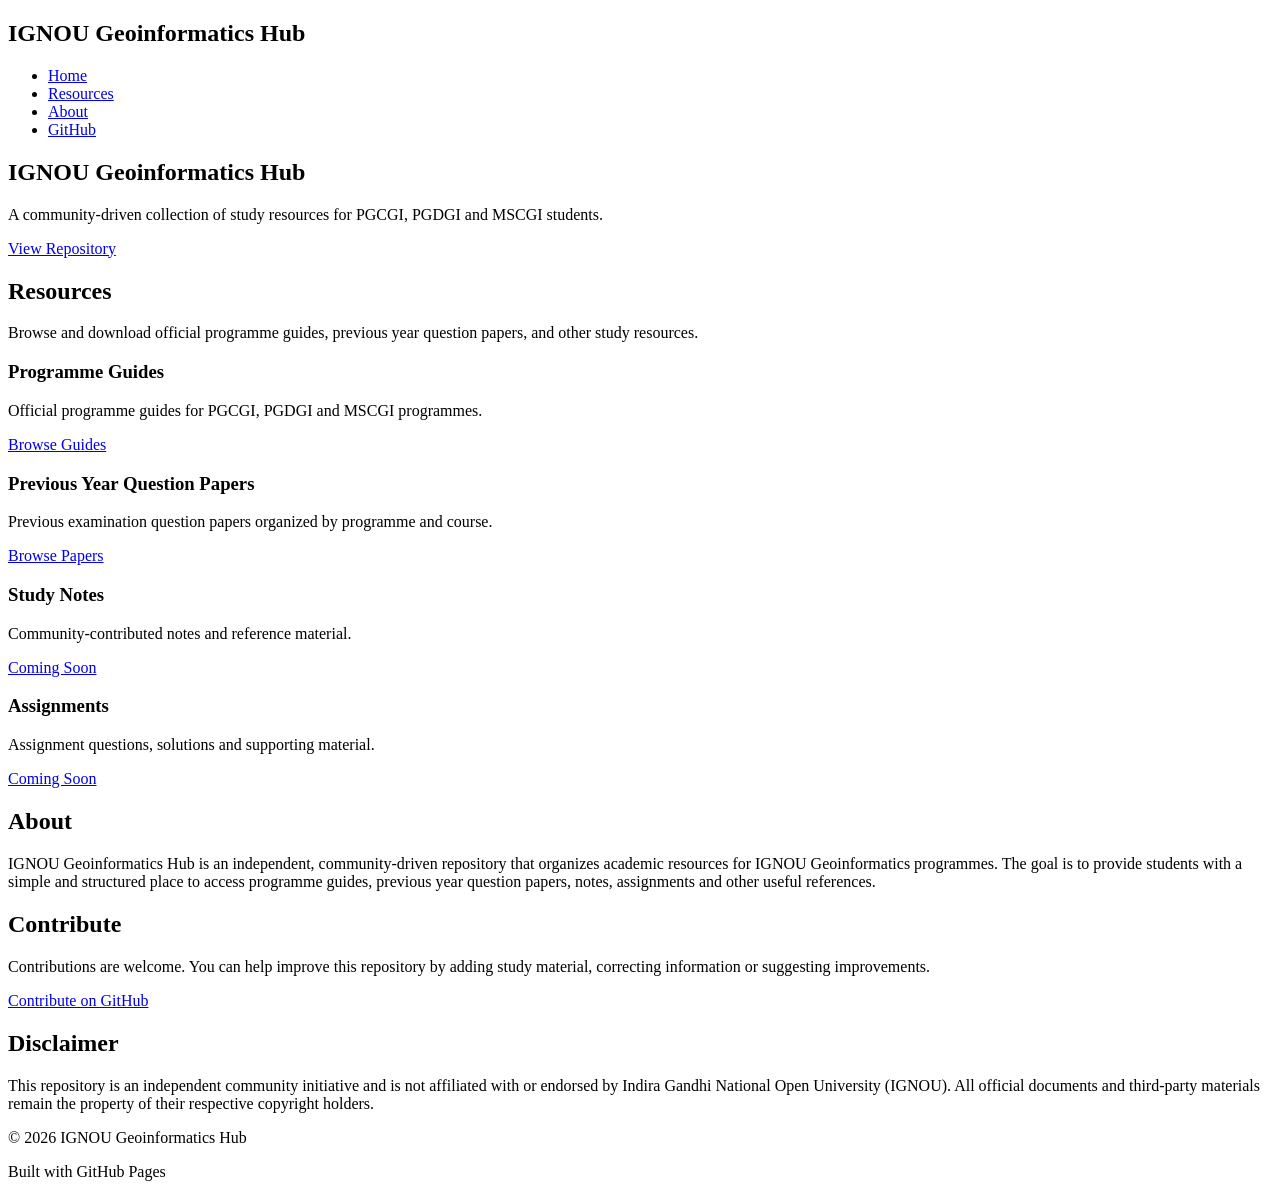
==== index.html @ 1c873321 "Add files via upload" ====
<!DOCTYPE html>
<html lang="en">
<head>
    <meta charset="UTF-8">
    <meta name="viewport" content="width=device-width, initial-scale=1.0">
    <title>IGNOU Geoinformatics Hub</title>

    <!-- Google Fonts -->
    <link rel="preconnect" href="https://fonts.googleapis.com">
    <link rel="preconnect" href="https://fonts.gstatic.com" crossorigin>
    <link href="https://fonts.googleapis.com/css2?family=Inter:wght@400;500;600&family=Poppins:wght@600;700&display=swap" rel="stylesheet">

    <!-- Styles -->
    <link rel="stylesheet" href="style.css">
</head>

<body>

    <!-- ================= NAVIGATION ================= -->

    <header>
        <nav class="navbar">
            <h2 class="logo">IGNOU Geoinformatics Hub</h2>

            <ul class="nav-links">
                <li><a href="#">Home</a></li>
                <li><a href="#resources">Resources</a></li>
                <li><a href="#about">About</a></li>
                <li>
                    <a href="https://github.com/adarshgis/ignou_gi"
                       target="_blank">
                        GitHub
                    </a>
                </li>
            </ul>
        </nav>
    </header>

    <!-- ================= HERO ================= -->

    <section class="hero">

        <h1>IGNOU Geoinformatics Hub</h1>

        <p>
            A community-driven collection of study resources for
            PGCGI, PGDGI and MSCGI students.
        </p>

        <a
            href="https://github.com/adarshgis/ignou_gi"
            target="_blank"
            class="button">

            View Repository

        </a>

    </section>

<!-- ================= RESOURCES ================= -->

<section id="resources" class="resources">

    <h2>Resources</h2>

    <p class="section-description">
        Browse and download official programme guides, previous year question papers,
        and other study resources.
    </p>

    <div class="card-container">

        <!-- Programme Guides -->

        <div class="card">

            <h3>Programme Guides</h3>

            <p>
                Official programme guides for PGCGI, PGDGI and
                MSCGI programmes.
            </p>

            <a
                href="programme-guides.html"
                class="button">

                Browse Guides

            </a>

        </div>

        <!-- Previous Year Papers -->

        <div class="card">

            <h3>Previous Year Question Papers</h3>

            <p>
                Previous examination question papers organized
                by programme and course.
            </p>

            <a
                href="pyq.html"
                class="button">

                Browse Papers

            </a>

        </div>

        <!-- Study Notes -->

        <div class="card">

            <h3>Study Notes</h3>

            <p>
                Community-contributed notes and reference
                material.
            </p>

            <a href="#" class="button disabled">

                Coming Soon

            </a>

        </div>

        <!-- Assignments -->

        <div class="card">

            <h3>Assignments</h3>

            <p>
                Assignment questions, solutions and
                supporting material.
            </p>

            <a href="#" class="button disabled">

                Coming Soon

            </a>

        </div>

    </div>

</section>

    <!-- ================= ABOUT ================= -->

    <section id="about" class="about">

        <h2>About</h2>

        <p>
            IGNOU Geoinformatics Hub is an independent,
            community-driven repository that organizes
            academic resources for IGNOU Geoinformatics
            programmes. The goal is to provide students
            with a simple and structured place to access
            programme guides, previous year question papers,
            notes, assignments and other useful references.
        </p>

    </section>

    <!-- ================= CONTRIBUTE ================= -->

    <section class="contribute">

        <h2>Contribute</h2>

        <p>
            Contributions are welcome. You can help improve
            this repository by adding study material,
            correcting information or suggesting improvements.
        </p>

        <a
            href="https://github.com/adarshgis/ignou_gi"
            target="_blank"
            class="button">

            Contribute on GitHub

        </a>

    </section>

    <!-- ================= DISCLAIMER ================= -->

    <section class="disclaimer">

        <h2>Disclaimer</h2>

        <p>
            This repository is an independent community
            initiative and is not affiliated with or
            endorsed by Indira Gandhi National Open
            University (IGNOU). All official documents
            and third-party materials remain the property
            of their respective copyright holders.
        </p>

    </section>

    <!-- ================= FOOTER ================= -->

    <footer>

        <p>
            © 2026 IGNOU Geoinformatics Hub
        </p>

        <p>
            Built with GitHub Pages
        </p>

    </footer>

</body>
</html>
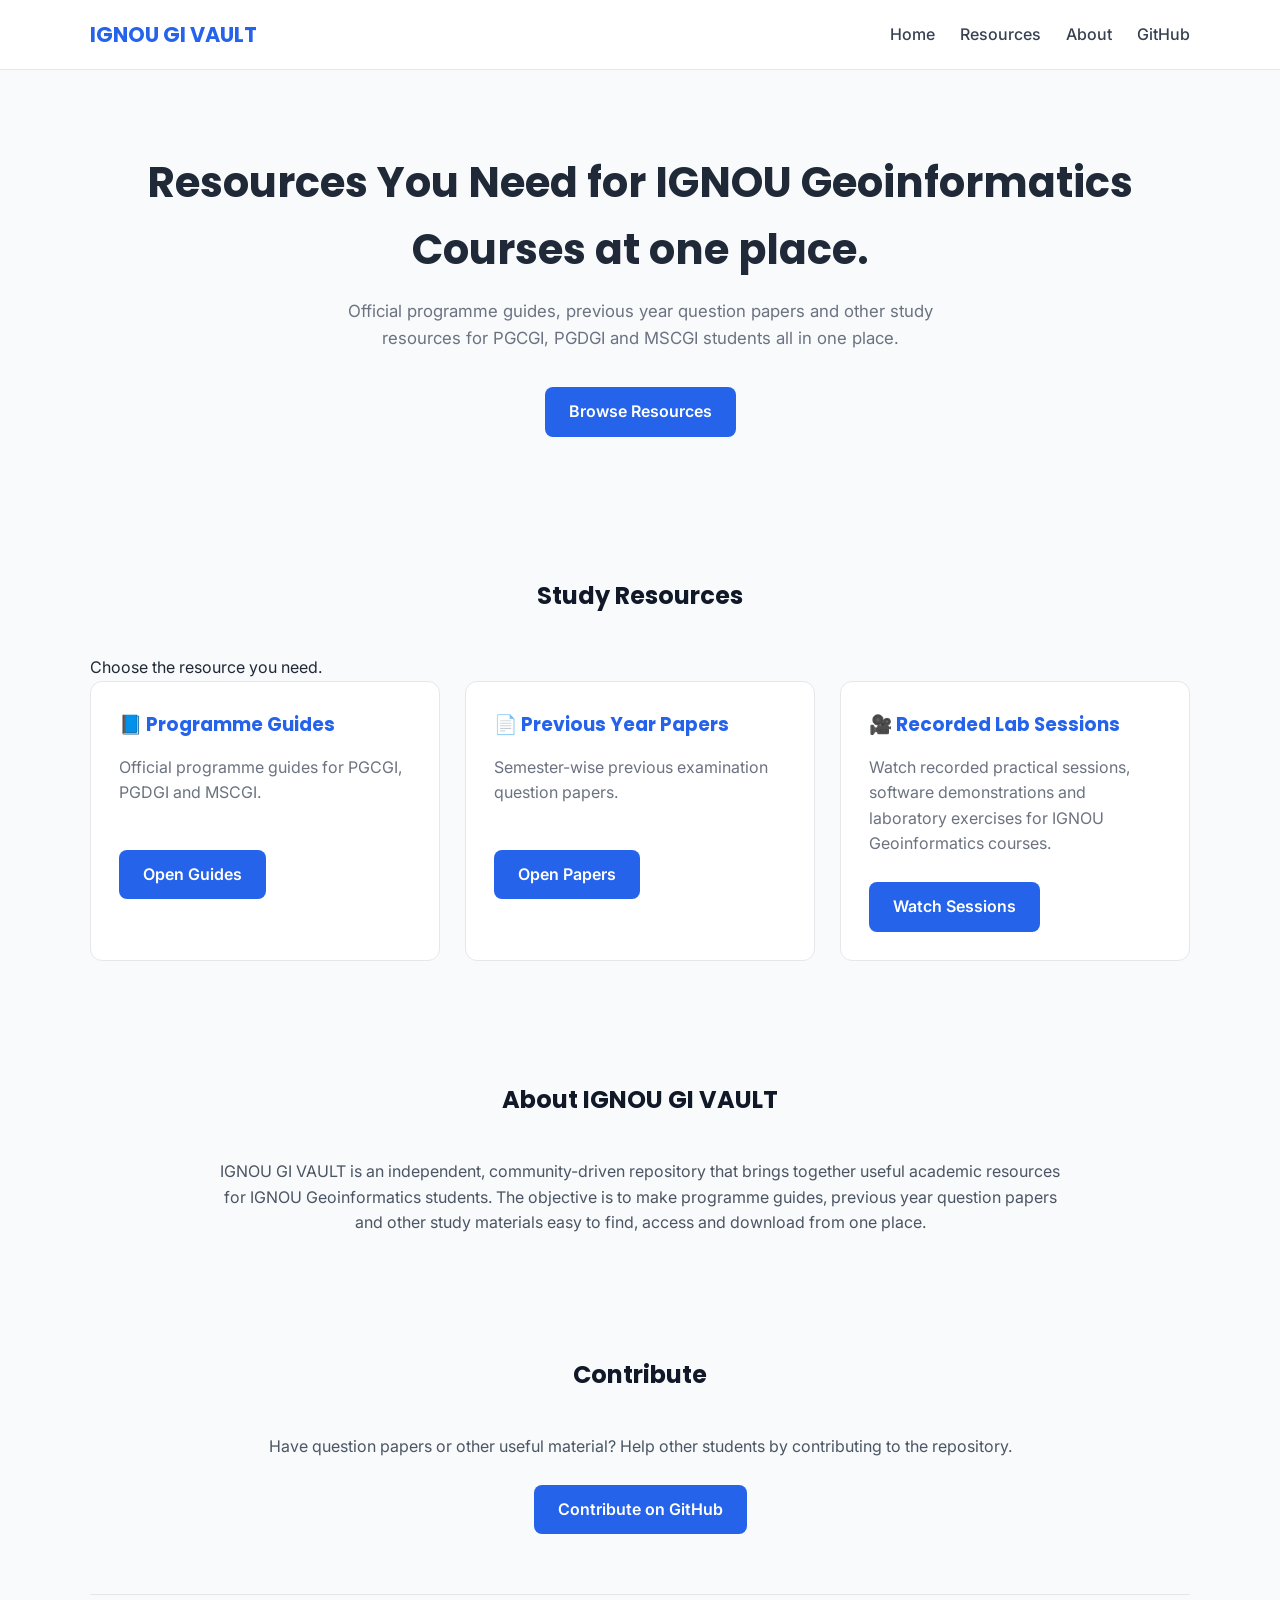
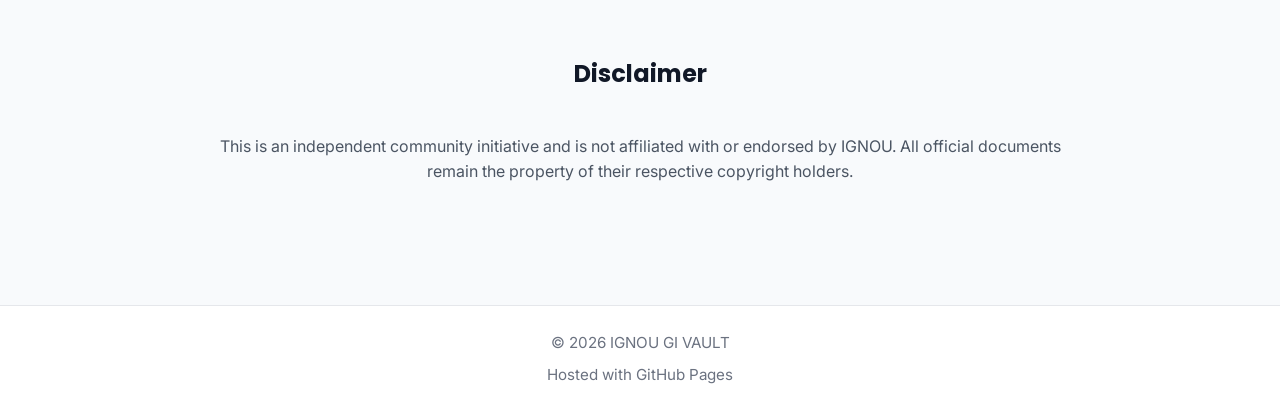
==== commit bafd57fb: "Revise index.html for IGNOU GI VAULT launch Updated the website title and content to reflect the new" ====
--- a/index.html
+++ b/index.html
@@ -1,231 +1,48 @@
 <!DOCTYPE html>
 <html lang="en">
+
 <head>
-    <meta charset="UTF-8">
-    <meta name="viewport" content="width=device-width, initial-scale=1.0">
-    <title>IGNOU Geoinformatics Hub</title>
+<meta charset="UTF-8"><meta name="viewport" content="width=device-width, initial-scale=1.0">
+<title>IGNOU GI VAULT</title>
+<link rel="preconnect" href="https://fonts.googleapis.com"><link rel="preconnect" href="https://fonts.gstatic.com" crossorigin>
+<link href="https://fonts.googleapis.com/css2?family=Inter:wght@400;500;600&family=Poppins:wght@600;700&display=swap" rel="stylesheet">
+<link rel="stylesheet" href="style.css">
 
-    <!-- Google Fonts -->
-    <link rel="preconnect" href="https://fonts.googleapis.com">
-    <link rel="preconnect" href="https://fonts.gstatic.com" crossorigin>
-    <link href="https://fonts.googleapis.com/css2?family=Inter:wght@400;500;600&family=Poppins:wght@600;700&display=swap" rel="stylesheet">
-
-    <!-- Styles -->
-    <link rel="stylesheet" href="style.css">
 </head>
 
 <body>
-
-    <!-- ================= NAVIGATION ================= -->
-
-    <header>
-        <nav class="navbar">
-            <h2 class="logo">IGNOU Geoinformatics Hub</h2>
-
-            <ul class="nav-links">
-                <li><a href="#">Home</a></li>
-                <li><a href="#resources">Resources</a></li>
-                <li><a href="#about">About</a></li>
-                <li>
-                    <a href="https://github.com/adarshgis/ignou_gi"
-                       target="_blank">
-                        GitHub
-                    </a>
-                </li>
-            </ul>
-        </nav>
-    </header>
-
-    <!-- ================= HERO ================= -->
-
-    <section class="hero">
-
-        <h1>IGNOU Geoinformatics Hub</h1>
-
-        <p>
-            A community-driven collection of study resources for
-            PGCGI, PGDGI and MSCGI students.
-        </p>
-
-        <a
-            href="https://github.com/adarshgis/ignou_gi"
-            target="_blank"
-            class="button">
-
-            View Repository
-
-        </a>
-
-    </section>
-
-<!-- ================= RESOURCES ================= -->
+<header>
+<nav class="navbar">
+<h2 class="logo">IGNOU GI VAULT</h2>
+<ul class="nav-links"><li>
+<a href="#">Home</a></li><li>
+<a href="#resources">Resources</a></li>
+<li><a href="#about">About</a></li><li><a href="https://github.com/adarshgis/ignou_gi" target="_blank">GitHub</a></li></ul></nav></header>
+<section class="hero"><h1>Resources You Need for IGNOU Geoinformatics Courses at one place.</h1>
+<p>Official programme guides, previous year question papers and other study resources for PGCGI, PGDGI and MSCGI students all in one place.</p>
+<a href="#resources" class="button">Browse Resources</a></section>
 
 <section id="resources" class="resources">
+<h2>Study Resources</h2><p class="section-description">Choose the resource you need.</p><div class="card-container">
+<div class="card"><h3>📘 Programme Guides</h3><p>Official programme guides for PGCGI, PGDGI and MSCGI.</p><a href="programme-guides.html" class="button">Open Guides</a></div>
+<div class="card"><h3>📄 Previous Year Papers</h3><p>Semester-wise previous examination question papers.</p><a href="pyq.html" class="button">Open Papers</a></div>
+<div class="card">
 
-    <h2>Resources</h2>
+    <h3>🎥 Recorded Lab Sessions</h3>
 
-    <p class="section-description">
-        Browse and download official programme guides, previous year question papers,
-        and other study resources.
+    <p>
+        Watch recorded practical sessions, software demonstrations and laboratory exercises for IGNOU Geoinformatics courses.
     </p>
 
-    <div class="card-container">
+    <a href="recorded-lab-sessions.html" class="button">
 
-        <!-- Programme Guides -->
+        Watch Sessions
 
-        <div class="card">
+    </a>
 
-            <h3>Programme Guides</h3>
-
-            <p>
-                Official programme guides for PGCGI, PGDGI and
-                MSCGI programmes.
-            </p>
-
-            <a
-                href="programme-guides.html"
-                class="button">
-
-                Browse Guides
-
-            </a>
-
-        </div>
-
-        <!-- Previous Year Papers -->
-
-        <div class="card">
-
-            <h3>Previous Year Question Papers</h3>
-
-            <p>
-                Previous examination question papers organized
-                by programme and course.
-            </p>
-
-            <a
-                href="pyq.html"
-                class="button">
-
-                Browse Papers
-
-            </a>
-
-        </div>
-
-        <!-- Study Notes -->
-
-        <div class="card">
-
-            <h3>Study Notes</h3>
-
-            <p>
-                Community-contributed notes and reference
-                material.
-            </p>
-
-            <a href="#" class="button disabled">
-
-                Coming Soon
-
-            </a>
-
-        </div>
-
-        <!-- Assignments -->
-
-        <div class="card">
-
-            <h3>Assignments</h3>
-
-            <p>
-                Assignment questions, solutions and
-                supporting material.
-            </p>
-
-            <a href="#" class="button disabled">
-
-                Coming Soon
-
-            </a>
-
-        </div>
-
-    </div>
-
-</section>
-
-    <!-- ================= ABOUT ================= -->
-
-    <section id="about" class="about">
-
-        <h2>About</h2>
-
-        <p>
-            IGNOU Geoinformatics Hub is an independent,
-            community-driven repository that organizes
-            academic resources for IGNOU Geoinformatics
-            programmes. The goal is to provide students
-            with a simple and structured place to access
-            programme guides, previous year question papers,
-            notes, assignments and other useful references.
-        </p>
-
-    </section>
-
-    <!-- ================= CONTRIBUTE ================= -->
-
-    <section class="contribute">
-
-        <h2>Contribute</h2>
-
-        <p>
-            Contributions are welcome. You can help improve
-            this repository by adding study material,
-            correcting information or suggesting improvements.
-        </p>
-
-        <a
-            href="https://github.com/adarshgis/ignou_gi"
-            target="_blank"
-            class="button">
-
-            Contribute on GitHub
-
-        </a>
-
-    </section>
-
-    <!-- ================= DISCLAIMER ================= -->
-
-    <section class="disclaimer">
-
-        <h2>Disclaimer</h2>
-
-        <p>
-            This repository is an independent community
-            initiative and is not affiliated with or
-            endorsed by Indira Gandhi National Open
-            University (IGNOU). All official documents
-            and third-party materials remain the property
-            of their respective copyright holders.
-        </p>
-
-    </section>
-
-    <!-- ================= FOOTER ================= -->
-
-    <footer>
-
-        <p>
-            © 2026 IGNOU Geoinformatics Hub
-        </p>
-
-        <p>
-            Built with GitHub Pages
-        </p>
-
-    </footer>
-
-</body>
-</html>+</div>
+</div></section>
+<section id="about" class="about"><h2>About IGNOU GI VAULT</h2><p>IGNOU GI VAULT is an independent, community-driven repository that brings together useful academic resources for IGNOU Geoinformatics students. The objective is to make programme guides, previous year question papers and other study materials easy to find, access and download from one place.</p></section>
+<section class="contribute"><h2>Contribute</h2><p>Have question papers or other useful material? Help other students by contributing to the repository.</p><a href="https://github.com/adarshgis/ignou_gi" target="_blank" class="button">Contribute on GitHub</a></section>
+<section class="disclaimer"><h2>Disclaimer</h2><p>This is an independent community initiative and is not affiliated with or endorsed by IGNOU. All official documents remain the property of their respective copyright holders.</p></section>
+<footer><p>© 2026 IGNOU GI VAULT</p><p>Hosted with GitHub Pages</p></footer></body></html>
--- a/style.css
+++ b/style.css
@@ -0,0 +1,252 @@
+/* ===================================
+   IGNOU Geoinformatics Hub
+   style.css
+=================================== */
+
+/* Google Fonts are imported in index.html */
+
+* {
+    margin: 0;
+    padding: 0;
+    box-sizing: border-box;
+}
+
+html {
+    scroll-behavior: smooth;
+}
+
+body {
+    font-family: "Inter", sans-serif;
+    background: #f8fafc;
+    color: #1f2937;
+    line-height: 1.6;
+}
+
+/* ==========================
+   Navigation
+========================== */
+
+header {
+    background: #ffffff;
+    border-bottom: 1px solid #e5e7eb;
+    position: sticky;
+    top: 0;
+    z-index: 100;
+}
+
+.navbar {
+    width: 90%;
+    max-width: 1100px;
+    margin: auto;
+    padding: 18px 0;
+
+    display: flex;
+    justify-content: space-between;
+    align-items: center;
+}
+
+.logo {
+    font-family: "Poppins", sans-serif;
+    font-size: 1.3rem;
+    color: #2563eb;
+}
+
+.nav-links {
+    display: flex;
+    list-style: none;
+    gap: 25px;
+}
+
+.nav-links a {
+    text-decoration: none;
+    color: #374151;
+    font-weight: 500;
+    transition: .25s;
+}
+
+.nav-links a:hover {
+    color: #2563eb;
+}
+
+/* ==========================
+   Hero
+========================== */
+
+.hero {
+    text-align: center;
+    padding: 80px 20px;
+}
+
+.hero h1 {
+    font-family: "Poppins", sans-serif;
+    font-size: 2.6rem;
+    margin-bottom: 15px;
+}
+
+.hero p {
+    max-width: 650px;
+    margin: auto;
+    color: #6b7280;
+    margin-bottom: 35px;
+    font-size: 1.05rem;
+}
+
+/* ==========================
+   Buttons
+========================== */
+
+.button {
+    display: inline-block;
+    background: #2563eb;
+    color: white;
+    text-decoration: none;
+    padding: 12px 24px;
+    border-radius: 8px;
+    font-weight: 600;
+    transition: .3s;
+}
+
+.button:hover {
+    background: #1d4ed8;
+}
+
+.button.disabled {
+    background: #9ca3af;
+    cursor: default;
+    pointer-events: none;
+}
+
+/* ==========================
+   Sections
+========================== */
+
+section {
+    width: 90%;
+    max-width: 1100px;
+    margin: auto;
+    padding: 60px 0;
+}
+
+section h2 {
+    text-align: center;
+    font-family: "Poppins", sans-serif;
+    margin-bottom: 40px;
+    color: #111827;
+}
+
+/* ==========================
+   Cards
+========================== */
+
+.card-container {
+    display: grid;
+    grid-template-columns: repeat(auto-fit, minmax(260px, 1fr));
+    gap: 25px;
+}
+
+.card {
+    background: white;
+    border: 1px solid #e5e7eb;
+    border-radius: 12px;
+    padding: 28px;
+    transition: .25s;
+}
+
+.card:hover {
+    transform: translateY(-5px);
+    box-shadow: 0 10px 25px rgba(0,0,0,.08);
+}
+
+.card h3 {
+    margin-bottom: 15px;
+    color: #2563eb;
+    font-family: "Poppins", sans-serif;
+}
+
+.card p {
+    color: #6b7280;
+    margin-bottom: 25px;
+    min-height: 70px;
+}
+
+/* ==========================
+   About
+========================== */
+
+.about p,
+.contribute p,
+.disclaimer p {
+    max-width: 850px;
+    margin: auto;
+    text-align: center;
+    color: #4b5563;
+}
+
+/* ==========================
+   Contribute
+========================== */
+
+.contribute {
+    text-align: center;
+}
+
+.contribute .button {
+    margin-top: 25px;
+}
+
+/* ==========================
+   Disclaimer
+========================== */
+
+.disclaimer {
+    border-top: 1px solid #e5e7eb;
+}
+
+/* ==========================
+   Footer
+========================== */
+
+footer {
+    margin-top: 60px;
+    background: #ffffff;
+    border-top: 1px solid #e5e7eb;
+    text-align: center;
+    padding: 25px 20px;
+    color: #6b7280;
+    font-size: .95rem;
+}
+
+footer p:first-child {
+    margin-bottom: 8px;
+}
+
+/* ==========================
+   Mobile
+========================== */
+
+@media (max-width: 768px) {
+
+    .navbar {
+        flex-direction: column;
+        gap: 15px;
+    }
+
+    .nav-links {
+        flex-wrap: wrap;
+        justify-content: center;
+        gap: 15px;
+    }
+
+    .hero {
+        padding: 60px 20px;
+    }
+
+    .hero h1 {
+        font-size: 2rem;
+    }
+
+    .card {
+        padding: 22px;
+    }
+
+}
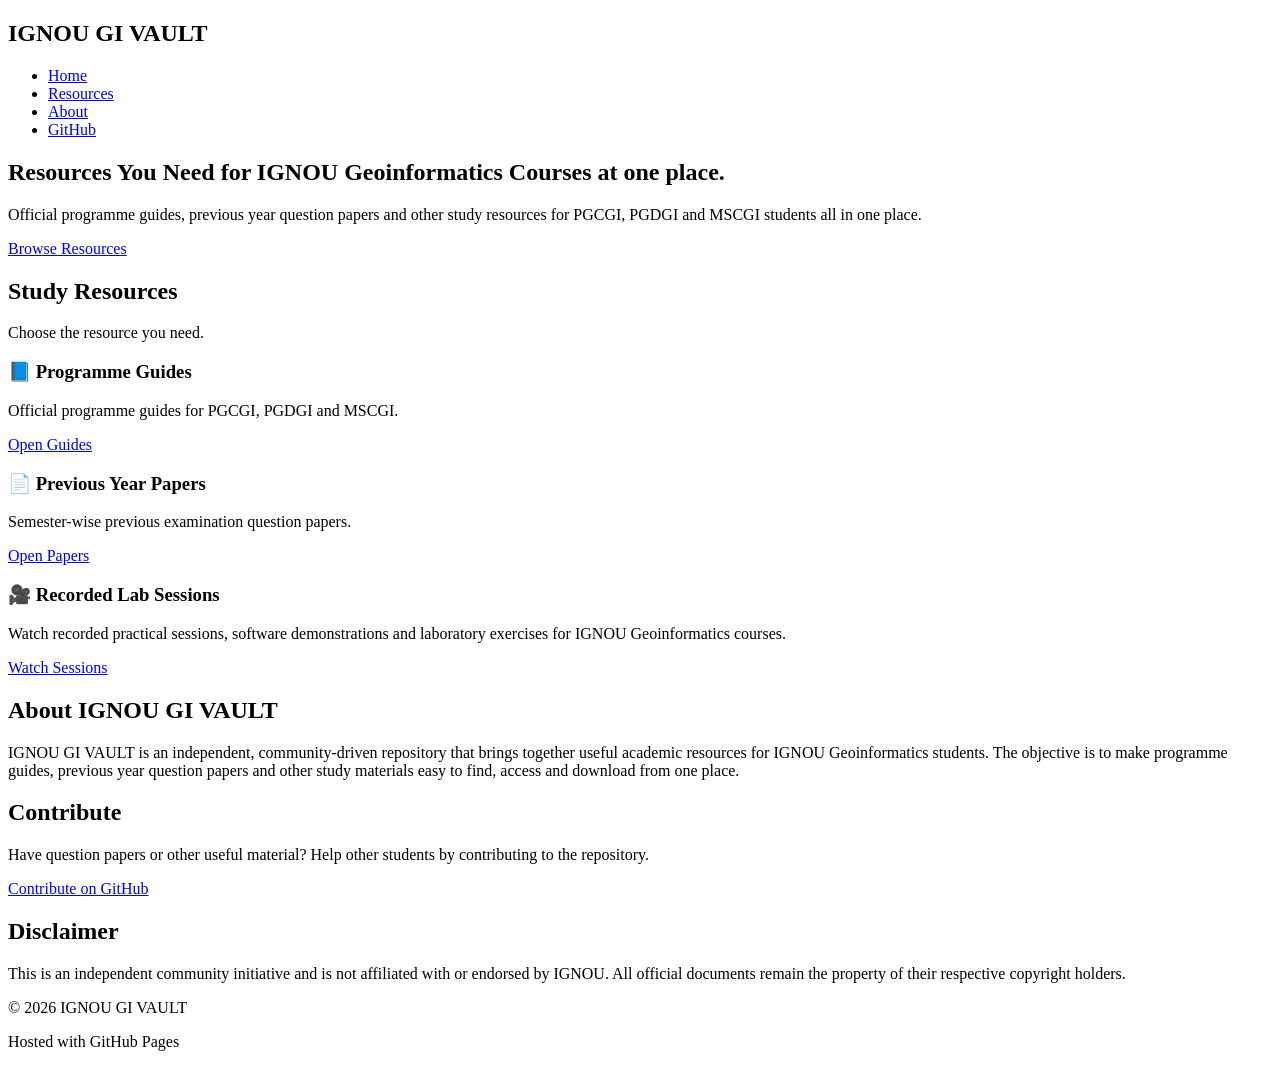
==== commit 92ab7fac: "Create index.html for IGNOU GI VAULT website This HTML file serves as the main structure for the IGN" ====
--- a/index.html
+++ b/index.html
@@ -1,48 +1,48 @@
-<!DOCTYPE html>
-<html lang="en">
-
-<head>
-<meta charset="UTF-8"><meta name="viewport" content="width=device-width, initial-scale=1.0">
-<title>IGNOU GI VAULT</title>
-<link rel="preconnect" href="https://fonts.googleapis.com"><link rel="preconnect" href="https://fonts.gstatic.com" crossorigin>
-<link href="https://fonts.googleapis.com/css2?family=Inter:wght@400;500;600&family=Poppins:wght@600;700&display=swap" rel="stylesheet">
-<link rel="stylesheet" href="style.css">
-
-</head>
-
-<body>
-<header>
-<nav class="navbar">
-<h2 class="logo">IGNOU GI VAULT</h2>
-<ul class="nav-links"><li>
-<a href="#">Home</a></li><li>
-<a href="#resources">Resources</a></li>
-<li><a href="#about">About</a></li><li><a href="https://github.com/adarshgis/ignou_gi" target="_blank">GitHub</a></li></ul></nav></header>
-<section class="hero"><h1>Resources You Need for IGNOU Geoinformatics Courses at one place.</h1>
-<p>Official programme guides, previous year question papers and other study resources for PGCGI, PGDGI and MSCGI students all in one place.</p>
-<a href="#resources" class="button">Browse Resources</a></section>
-
-<section id="resources" class="resources">
-<h2>Study Resources</h2><p class="section-description">Choose the resource you need.</p><div class="card-container">
-<div class="card"><h3>📘 Programme Guides</h3><p>Official programme guides for PGCGI, PGDGI and MSCGI.</p><a href="programme-guides.html" class="button">Open Guides</a></div>
-<div class="card"><h3>📄 Previous Year Papers</h3><p>Semester-wise previous examination question papers.</p><a href="pyq.html" class="button">Open Papers</a></div>
-<div class="card">
-
-    <h3>🎥 Recorded Lab Sessions</h3>
-
-    <p>
-        Watch recorded practical sessions, software demonstrations and laboratory exercises for IGNOU Geoinformatics courses.
-    </p>
-
-    <a href="recorded-lab-sessions.html" class="button">
-
-        Watch Sessions
-
-    </a>
-
-</div>
-</div></section>
-<section id="about" class="about"><h2>About IGNOU GI VAULT</h2><p>IGNOU GI VAULT is an independent, community-driven repository that brings together useful academic resources for IGNOU Geoinformatics students. The objective is to make programme guides, previous year question papers and other study materials easy to find, access and download from one place.</p></section>
-<section class="contribute"><h2>Contribute</h2><p>Have question papers or other useful material? Help other students by contributing to the repository.</p><a href="https://github.com/adarshgis/ignou_gi" target="_blank" class="button">Contribute on GitHub</a></section>
-<section class="disclaimer"><h2>Disclaimer</h2><p>This is an independent community initiative and is not affiliated with or endorsed by IGNOU. All official documents remain the property of their respective copyright holders.</p></section>
-<footer><p>© 2026 IGNOU GI VAULT</p><p>Hosted with GitHub Pages</p></footer></body></html>
+<!DOCTYPE html>
+<html lang="en">
+
+<head>
+<meta charset="UTF-8"><meta name="viewport" content="width=device-width, initial-scale=1.0">
+<title>IGNOU GI VAULT</title>
+<link rel="preconnect" href="https://fonts.googleapis.com"><link rel="preconnect" href="https://fonts.gstatic.com" crossorigin>
+<link href="https://fonts.googleapis.com/css2?family=Inter:wght@400;500;600&family=Poppins:wght@600;700&display=swap" rel="stylesheet">
+<link rel="stylesheet" href="style.css">
+
+</head>
+
+<body>
+<header>
+<nav class="navbar">
+<h2 class="logo">IGNOU GI VAULT</h2>
+<ul class="nav-links"><li>
+<a href="#">Home</a></li><li>
+<a href="#resources">Resources</a></li>
+<li><a href="#about">About</a></li><li><a href="https://github.com/adarshgis/ignou_gi" target="_blank">GitHub</a></li></ul></nav></header>
+<section class="hero"><h1>Resources You Need for IGNOU Geoinformatics Courses at one place.</h1>
+<p>Official programme guides, previous year question papers and other study resources for PGCGI, PGDGI and MSCGI students all in one place.</p>
+<a href="#resources" class="button">Browse Resources</a></section>
+
+<section id="resources" class="resources">
+<h2>Study Resources</h2><p class="section-description">Choose the resource you need.</p><div class="card-container">
+<div class="card"><h3>📘 Programme Guides</h3><p>Official programme guides for PGCGI, PGDGI and MSCGI.</p><a href="programme-guides.html" class="button">Open Guides</a></div>
+<div class="card"><h3>📄 Previous Year Papers</h3><p>Semester-wise previous examination question papers.</p><a href="pyq.html" class="button">Open Papers</a></div>
+<div class="card">
+
+    <h3>🎥 Recorded Lab Sessions</h3>
+
+    <p>
+        Watch recorded practical sessions, software demonstrations and laboratory exercises for IGNOU Geoinformatics courses.
+    </p>
+
+    <a href="recorded-lab-sessions.html" class="button">
+
+        Watch Sessions
+
+    </a>
+
+</div>
+</div></section>
+<section id="about" class="about"><h2>About IGNOU GI VAULT</h2><p>IGNOU GI VAULT is an independent, community-driven repository that brings together useful academic resources for IGNOU Geoinformatics students. The objective is to make programme guides, previous year question papers and other study materials easy to find, access and download from one place.</p></section>
+<section class="contribute"><h2>Contribute</h2><p>Have question papers or other useful material? Help other students by contributing to the repository.</p><a href="https://github.com/adarshgis/ignou_gi" target="_blank" class="button">Contribute on GitHub</a></section>
+<section class="disclaimer"><h2>Disclaimer</h2><p>This is an independent community initiative and is not affiliated with or endorsed by IGNOU. All official documents remain the property of their respective copyright holders.</p></section>
+<footer><p>© 2026 IGNOU GI VAULT</p><p>Hosted with GitHub Pages</p></footer></body></html>
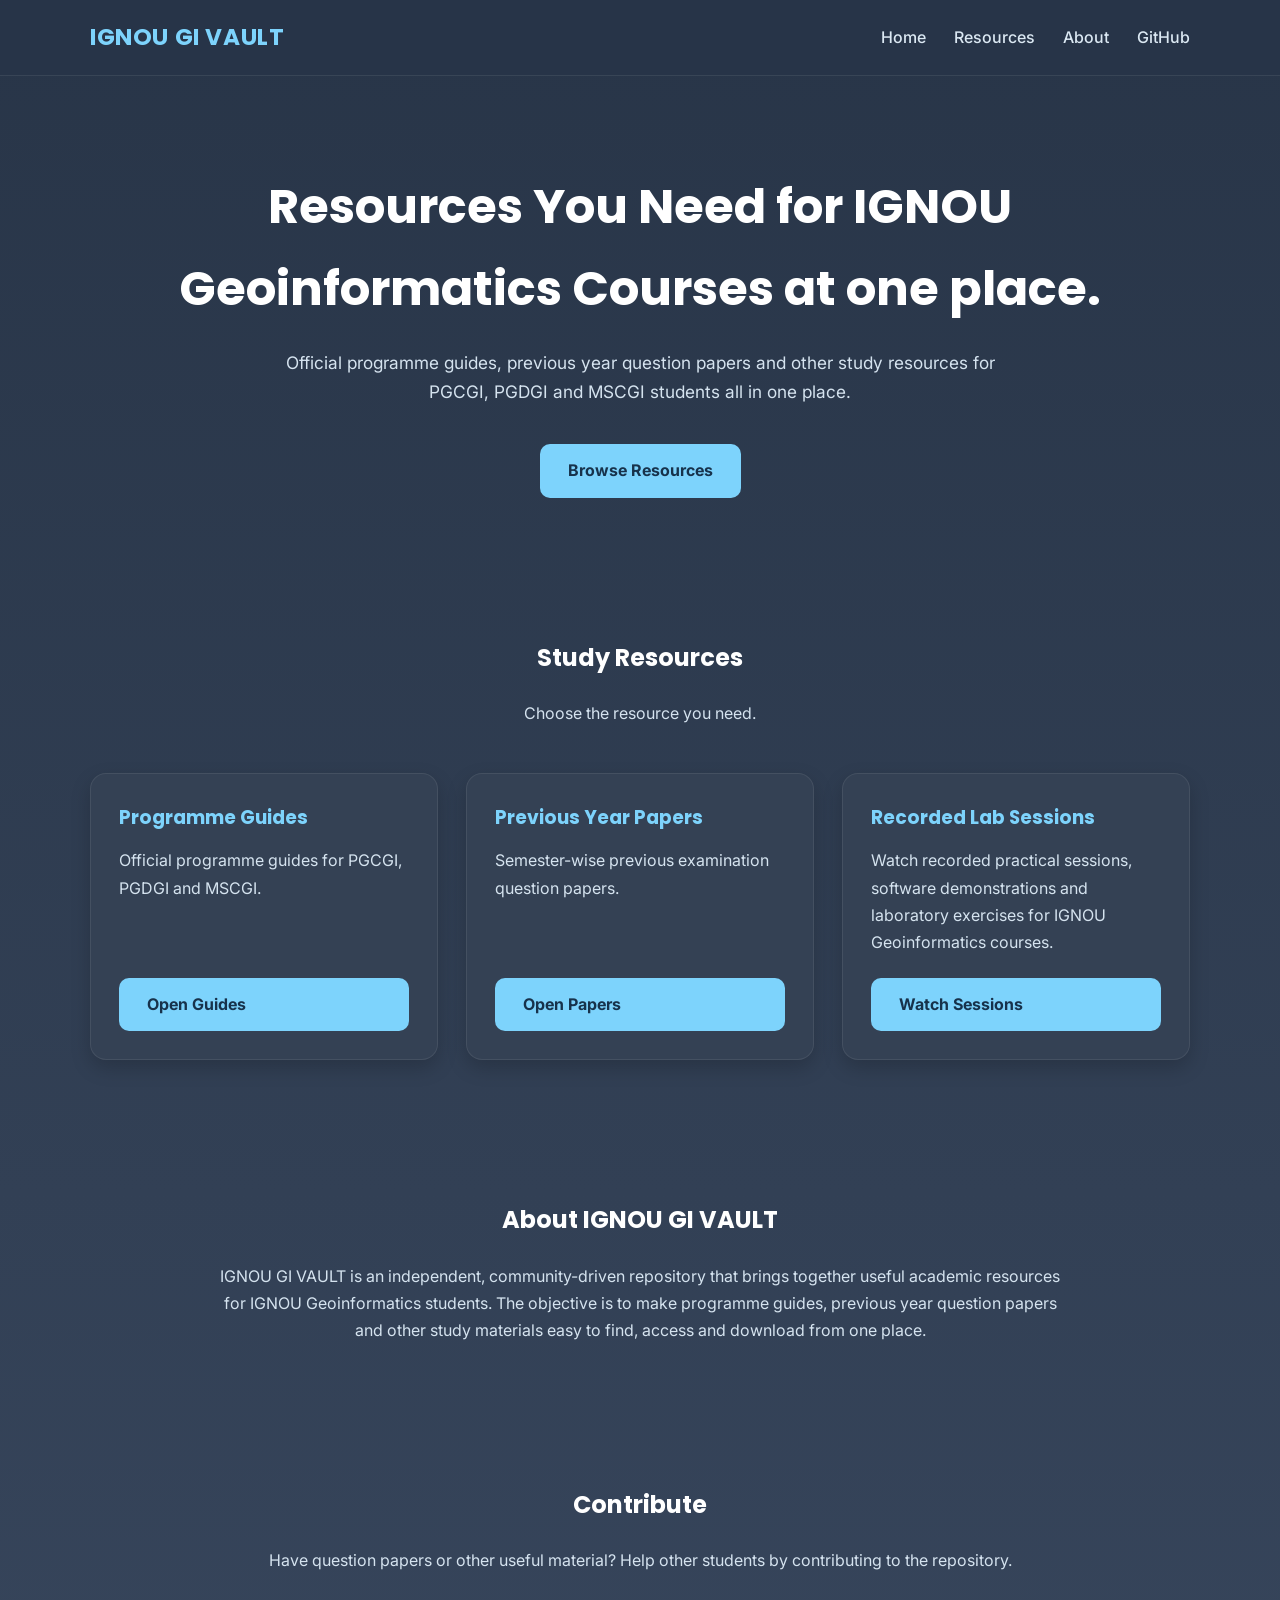
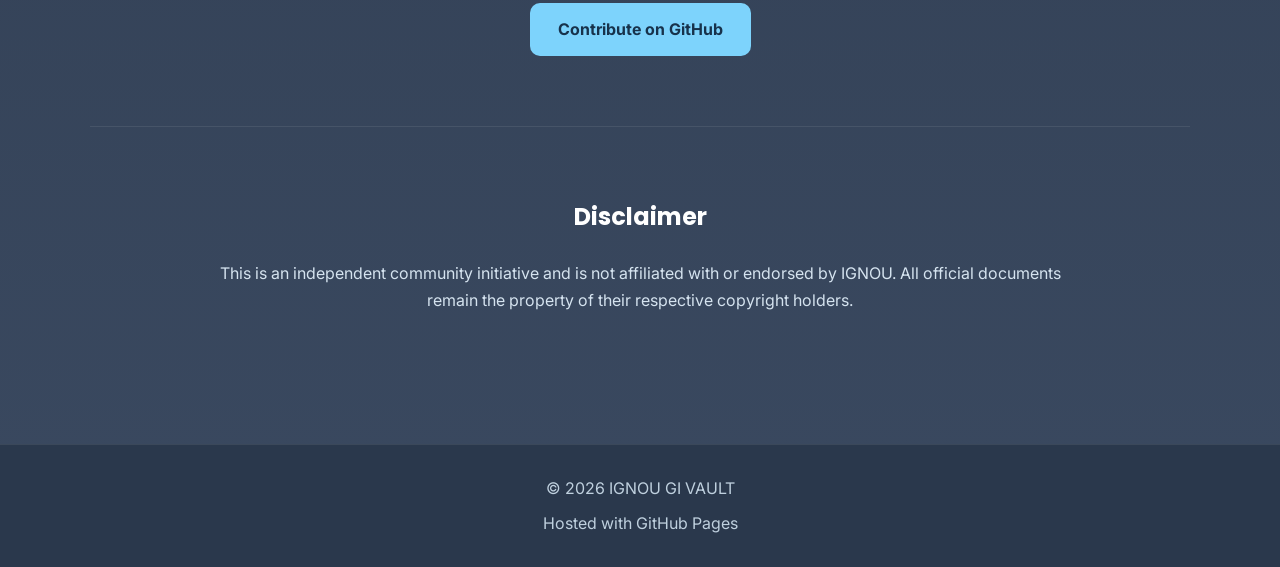
==== commit 3c99f503: "Fix formatting and update section headings in index.html" ====
--- a/index.html
+++ b/index.html
@@ -24,11 +24,11 @@
 
 <section id="resources" class="resources">
 <h2>Study Resources</h2><p class="section-description">Choose the resource you need.</p><div class="card-container">
-<div class="card"><h3>📘 Programme Guides</h3><p>Official programme guides for PGCGI, PGDGI and MSCGI.</p><a href="programme-guides.html" class="button">Open Guides</a></div>
-<div class="card"><h3>📄 Previous Year Papers</h3><p>Semester-wise previous examination question papers.</p><a href="pyq.html" class="button">Open Papers</a></div>
+<div class="card"><h3>Programme Guides</h3><p>Official programme guides for PGCGI, PGDGI and MSCGI.</p><a href="programme-guides.html" class="button">Open Guides</a></div>
+<div class="card"><h3>Previous Year Papers</h3><p>Semester-wise previous examination question papers.</p><a href="pyq.html" class="button">Open Papers</a></div>
 <div class="card">
 
-    <h3>🎥 Recorded Lab Sessions</h3>
+    <h3>Recorded Lab Sessions</h3>
 
     <p>
         Watch recorded practical sessions, software demonstrations and laboratory exercises for IGNOU Geoinformatics courses.
--- a/style.css
+++ b/style.css
@@ -0,0 +1,261 @@
+/* ===================================
+   IGNOU GI VAULT
+   Modern Dark Theme
+=================================== */
+
+*{
+    margin:0;
+    padding:0;
+    box-sizing:border-box;
+}
+
+html{
+    scroll-behavior:smooth;
+}
+
+body{
+    font-family:"Inter",sans-serif;
+    background:linear-gradient(180deg,#283548 0%,#324055 55%,#3a4960 100%);
+    color:#f8fafc;
+    line-height:1.7;
+    min-height:100vh;
+}
+
+header{
+    position:sticky;
+    top:0;
+    z-index:100;
+    background:rgba(40,53,72,.82);
+    backdrop-filter:blur(14px);
+    border-bottom:1px solid rgba(255,255,255,.08);
+}
+
+.navbar{
+    width:90%;
+    max-width:1100px;
+    margin:auto;
+    padding:18px 0;
+    display:flex;
+    justify-content:space-between;
+    align-items:center;
+}
+
+.logo{
+    font-family:"Poppins",sans-serif;
+    color:#7dd3fc;
+    font-size:1.45rem;
+    letter-spacing:.6px;
+}
+
+.nav-links{
+    list-style:none;
+    display:flex;
+    gap:28px;
+}
+
+.nav-links a{
+    color:#dbe8f3;
+    text-decoration:none;
+    font-weight:500;
+    transition:.25s;
+}
+
+.nav-links a:hover{
+    color:#2cd8de;
+}
+
+.hero{
+    width:90%;
+    max-width:1100px;
+    margin:auto;
+    text-align:center;
+    padding:90px 20px 70px;
+}
+
+.hero h1{
+    font-family:"Poppins",sans-serif;
+    font-size:3rem;
+    color:#fff;
+    margin-bottom:18px;
+}
+
+.hero p{
+    max-width:720px;
+    margin:0 auto 38px;
+    color:#d5e3ef;
+    font-size:1.08rem;
+}
+
+.button{
+    display:inline-block;
+    padding:13px 28px;
+    border-radius:10px;
+    background:#7dd3fc;
+    color:#17324b;
+    text-decoration:none;
+    font-weight:700;
+    transition:all .25s ease;
+}
+
+.button:hover{
+    transform:translateY(-3px);
+    background:#93c5fd;
+    box-shadow:0 12px 30px rgba(125,211,252,.25);
+}
+
+.button.disabled{
+    background:#5b6776;
+    color:#d0d6dd;
+    pointer-events:none;
+}
+
+.button.secondary{
+    background:transparent;
+    border:1px solid #7dd3fc;
+    color:#7dd3fc;
+}
+
+.button.secondary:hover{
+    background:#7dd3fc;
+    color:#17324b;
+}
+
+section{
+    width:90%;
+    max-width:1100px;
+    margin:auto;
+    padding:70px 0;
+}
+
+section h2{
+    text-align:center;
+    font-family:"Poppins",sans-serif;
+    margin-bottom:22px;
+    color:#fff;
+}
+
+.section-description{
+    text-align:center;
+    max-width:720px;
+    margin:0 auto 45px;
+    color:#d5e3ef;
+}
+
+.card-container{
+    display:grid;
+    grid-template-columns:repeat(auto-fit,minmax(260px,1fr));
+    gap:28px;
+}
+
+.card{
+    display:flex;
+    flex-direction:column;
+    background:#344154;
+    border:1px solid rgba(255,255,255,.08);
+    border-radius:16px;
+    padding:28px;
+    transition:.3s ease;
+    box-shadow:0 8px 20px rgba(0,0,0,.18);
+}
+
+.card:hover{
+    transform:translateY(-8px);
+    box-shadow:0 18px 40px rgba(0,0,0,.28);
+}
+
+.card h3{
+    color:#7dd3fc;
+    margin-bottom:14px;
+    font-family:"Poppins",sans-serif;
+}
+
+.card p{
+    color:#d5e3ef;
+    margin-bottom:22px;
+    flex:1;
+}
+
+.card-actions{
+    display:flex;
+    gap:12px;
+    flex-wrap:wrap;
+}
+
+.about p,
+.contribute p,
+.disclaimer p{
+    max-width:850px;
+    margin:auto;
+    text-align:center;
+    color:#d5e3ef;
+}
+
+.contribute{
+    text-align:center;
+}
+
+.contribute .button{
+    margin-top:28px;
+}
+
+.disclaimer{
+    border-top:1px solid rgba(255,255,255,.08);
+}
+
+footer{
+    margin-top:60px;
+    padding:30px 20px;
+    text-align:center;
+    background:rgba(40,53,72,.82);
+    border-top:1px solid rgba(255,255,255,.08);
+    color:#bfd0de;
+}
+
+footer p:first-child{
+    margin-bottom:8px;
+}
+
+footer a{
+    color:#7dd3fc;
+    text-decoration:none;
+}
+
+footer a:hover{
+    text-decoration:underline;
+}
+
+@media(max-width:768px){
+
+.navbar{
+    flex-direction:column;
+    gap:18px;
+}
+
+.nav-links{
+    flex-wrap:wrap;
+    justify-content:center;
+    gap:18px;
+}
+
+.hero{
+    padding:70px 20px 50px;
+}
+
+.hero h1{
+    font-size:2.3rem;
+}
+
+.card{
+    padding:22px;
+}
+
+.card-actions{
+    flex-direction:column;
+}
+
+.card-actions .button,
+.button.secondary{
+    width:100%;
+    text-align:center;
+}
+}
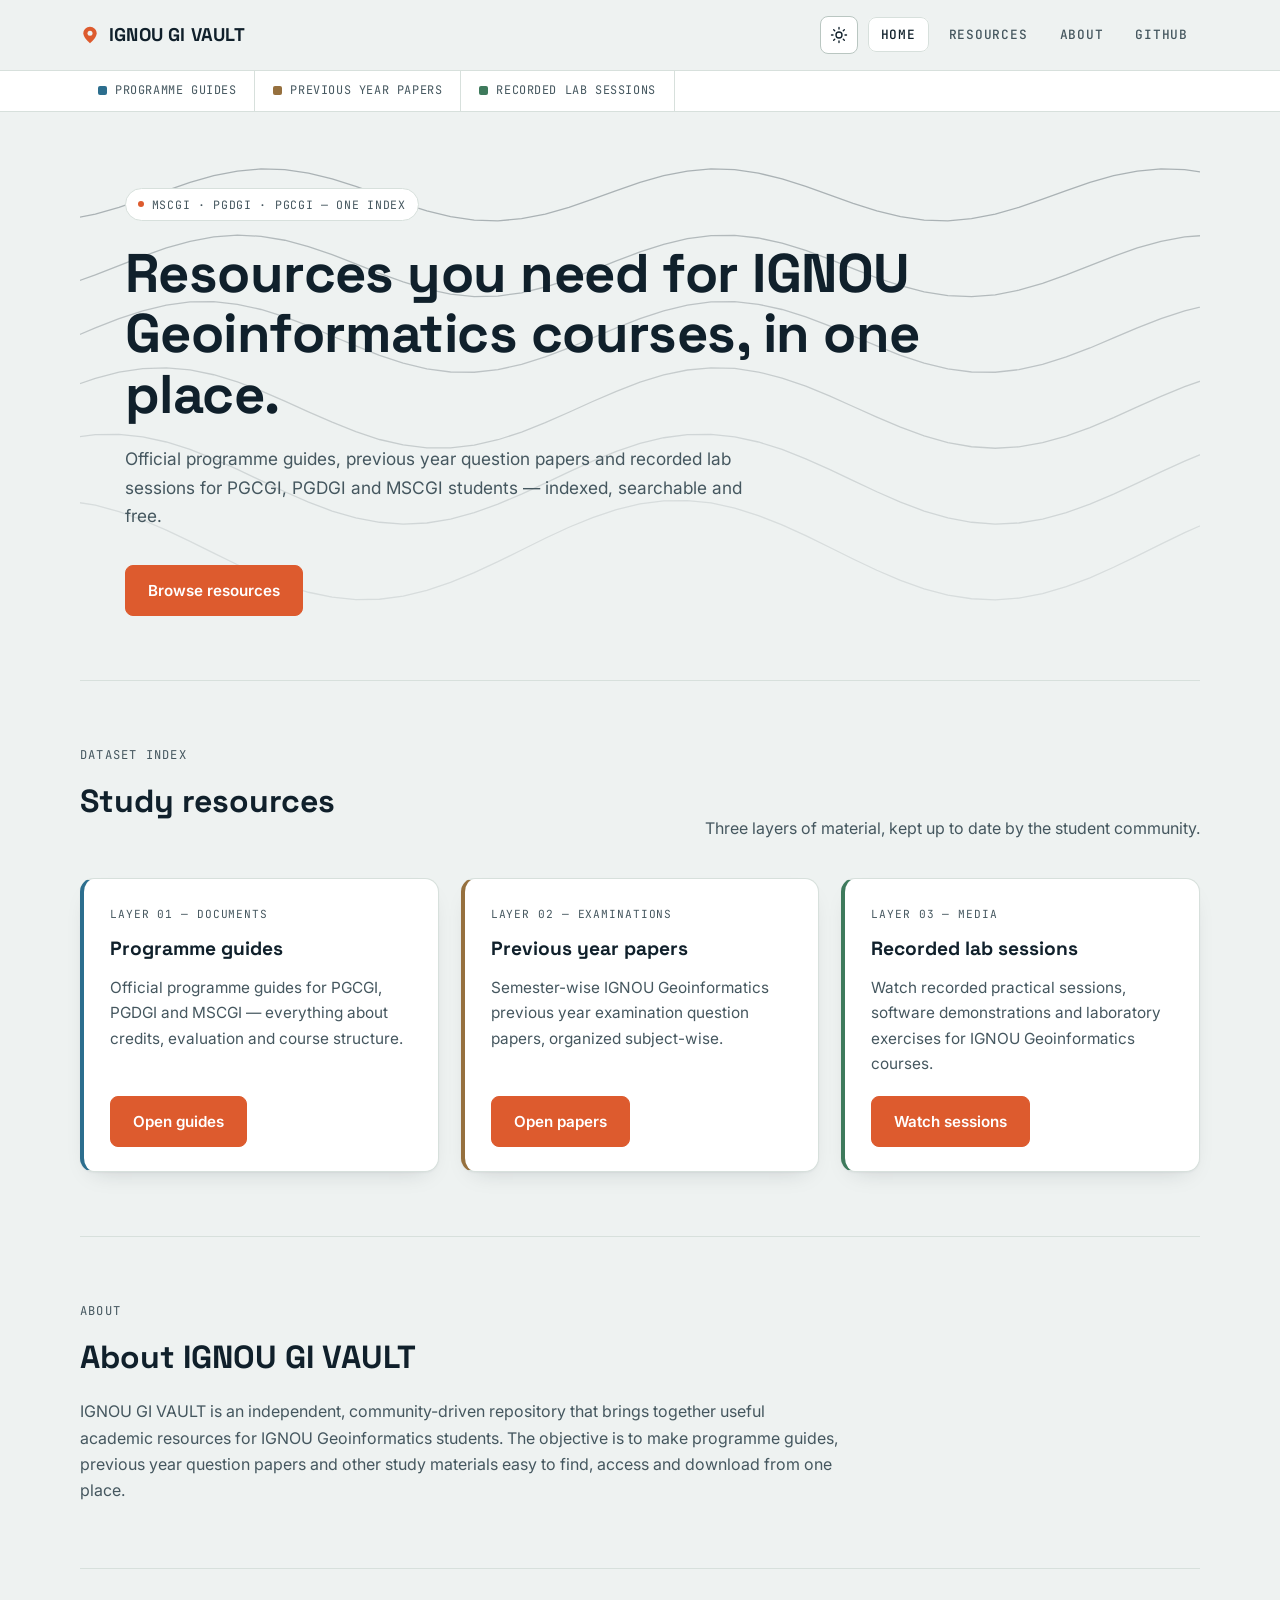
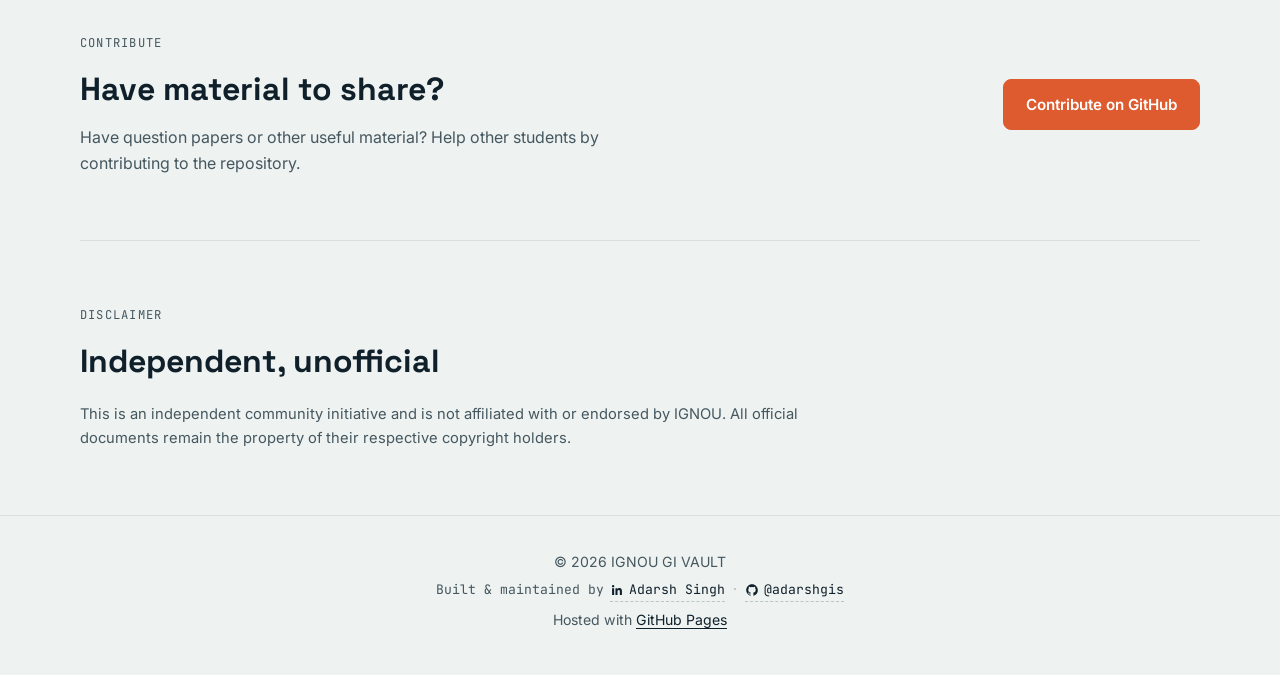
==== commit 20a506b5: "Add files via upload" ====
--- a/index.html
+++ b/index.html
@@ -1,48 +1,163 @@
 <!DOCTYPE html>
 <html lang="en">
+<head>
+<meta charset="UTF-8">
+<script>
+(function(){
+  try{
+    var stored = localStorage.getItem('gi-vault-theme');
+    var theme = stored || (window.matchMedia('(prefers-color-scheme: dark)').matches ? 'dark' : 'light');
+    document.documentElement.setAttribute('data-theme', theme);
+  }catch(e){}
+})();
+</script>
+<meta name="viewport" content="width=device-width, initial-scale=1.0">
+<title>IGNOU GI VAULT — Geoinformatics Study Resources (PGCGI, PGDGI, MSCGI)</title>
+<meta name="description" content="Official programme guides, previous year question papers and recorded lab sessions for IGNOU Geoinformatics students — PGCGI, PGDGI and MSCGI, all in one place.">
+<meta name="theme-color" content="#EEF2F1">
 
-<head>
-<meta charset="UTF-8"><meta name="viewport" content="width=device-width, initial-scale=1.0">
-<title>IGNOU GI VAULT</title>
-<link rel="preconnect" href="https://fonts.googleapis.com"><link rel="preconnect" href="https://fonts.gstatic.com" crossorigin>
-<link href="https://fonts.googleapis.com/css2?family=Inter:wght@400;500;600&family=Poppins:wght@600;700&display=swap" rel="stylesheet">
+<meta property="og:type" content="website">
+<meta property="og:title" content="IGNOU GI VAULT — Geoinformatics Study Resources">
+<meta property="og:description" content="Programme guides, previous year papers and recorded lab sessions for PGCGI, PGDGI and MSCGI students, all in one place.">
+<meta property="og:url" content="https://adarshgis.github.io/ignou_gi/">
+<meta name="twitter:card" content="summary">
+
+<link rel="icon" href="data:image/svg+xml,%3Csvg xmlns='http://www.w3.org/2000/svg' viewBox='0 0 24 24'%3E%3Cpath fill='%23DD5B2E' d='M12 2C7.6 2 4 5.6 4 10c0 5.8 8 12 8 12s8-6.2 8-12c0-4.4-3.6-8-8-8zm0 11a3 3 0 1 1 0-6 3 3 0 0 1 0 6z'/%3E%3C/svg%3E">
+
+<link rel="preconnect" href="https://fonts.googleapis.com">
+<link rel="preconnect" href="https://fonts.gstatic.com" crossorigin>
+<link href="https://fonts.googleapis.com/css2?family=Space+Grotesk:wght@500;700&family=Inter:wght@400;500;600&family=JetBrains+Mono:wght@400;500&display=swap" rel="stylesheet">
 <link rel="stylesheet" href="style.css">
+</head>
+<body>
+<a class="skip-link" href="#main">Skip to content</a>
 
-</head>
-
-<body>
 <header>
 <nav class="navbar">
-<h2 class="logo">IGNOU GI VAULT</h2>
-<ul class="nav-links"><li>
-<a href="#">Home</a></li><li>
-<a href="#resources">Resources</a></li>
-<li><a href="#about">About</a></li><li><a href="https://github.com/adarshgis/ignou_gi" target="_blank">GitHub</a></li></ul></nav></header>
-<section class="hero"><h1>Resources You Need for IGNOU Geoinformatics Courses at one place.</h1>
-<p>Official programme guides, previous year question papers and other study resources for PGCGI, PGDGI and MSCGI students all in one place.</p>
-<a href="#resources" class="button">Browse Resources</a></section>
+<a href="index.html" class="logo">
+<svg class="pin" viewBox="0 0 24 24" fill="none" xmlns="http://www.w3.org/2000/svg">
+<path d="M12 2C7.6 2 4 5.6 4 10c0 5.8 8 12 8 12s8-6.2 8-12c0-4.4-3.6-8-8-8z" fill="#DD5B2E"/>
+<circle cx="12" cy="10" r="3" fill="#EEF2F1"/>
+</svg>
+IGNOU GI VAULT
+</a>
+<div class="nav-right">
+<button class="theme-toggle" aria-label="Toggle dark mode" aria-pressed="false">
+<svg class="icon-sun" viewBox="0 0 24 24" fill="none" stroke="currentColor" stroke-width="1.8" stroke-linecap="round"><circle cx="12" cy="12" r="4"/><path d="M12 2v2M12 20v2M4.9 4.9l1.4 1.4M17.7 17.7l1.4 1.4M2 12h2M20 12h2M4.9 19.1l1.4-1.4M17.7 6.3l1.4-1.4"/></svg>
+<svg class="icon-moon" viewBox="0 0 24 24" fill="none" stroke="currentColor" stroke-width="1.8" stroke-linecap="round" stroke-linejoin="round"><path d="M21 12.8A9 9 0 1 1 11.2 3 7 7 0 0 0 21 12.8z"/></svg>
+</button>
+<button class="nav-toggle" aria-label="Toggle menu" aria-expanded="false">
+<span></span>
+</button>
+<ul class="nav-links">
+<li><a href="index.html" class="active" aria-current="page">Home</a></li>
+<li><a href="#resources">Resources</a></li>
+<li><a href="#about">About</a></li>
+<li><a href="https://github.com/adarshgis/ignou_gi" target="_blank" rel="noopener noreferrer">GitHub</a></li>
+</ul>
+</div>
+</nav>
+</header>
+
+<div class="legend-strip">
+<ul class="wrap">
+<li><a href="programme-guides.html"><span class="swatch" style="background:var(--layer-guides)"></span>Programme guides</a></li>
+<li><a href="pyq.html"><span class="swatch" style="background:var(--layer-papers)"></span>Previous year papers</a></li>
+<li><a href="recorded-sessions.html"><span class="swatch" style="background:var(--layer-sessions)"></span>Recorded lab sessions</a></li>
+</ul>
+</div>
+
+<main id="main">
+<section class="hero">
+<svg class="hero-contours" viewBox="0 0 1200 480" preserveAspectRatio="xMidYMid slice" fill="none" xmlns="http://www.w3.org/2000/svg" stroke="var(--ink)" stroke-width="1.1" aria-hidden="true">
+<path d="M0.0,70.0 L20.0,77.1 L40.0,83.5 L60.0,88.4 L80.0,91.3 L100.0,91.9 L120.0,90.1 L140.0,86.2 L160.0,80.5 L180.0,73.6 L200.0,66.4 L220.0,59.5 L240.0,53.8 L260.0,49.9 L280.0,48.1 L300.0,48.7 L320.0,51.6 L340.0,56.5 L360.0,62.9 L380.0,70.0 L400.0,77.1 L420.0,83.5 L440.0,88.4 L460.0,91.3 L480.0,91.9 L500.0,90.1 L520.0,86.2 L540.0,80.5 L560.0,73.6 L580.0,66.4 L600.0,59.5 L620.0,53.8 L640.0,49.9 L660.0,48.1 L680.0,48.7 L700.0,51.6 L720.0,56.5 L740.0,62.9 L760.0,70.0 L780.0,77.1 L800.0,83.5 L820.0,88.4 L840.0,91.3 L860.0,91.9 L880.0,90.1 L900.0,86.2 L920.0,80.5 L940.0,73.6 L960.0,66.4 L980.0,59.5 L1000.0,53.8 L1020.0,49.9 L1040.0,48.1 L1060.0,48.7 L1080.0,51.6 L1100.0,56.5 L1120.0,62.9 L1140.0,70.0 L1160.0,77.1 L1180.0,83.5 L1200.0,88.4" opacity="0.55"/>
+<path d="M0.0,146.7 L20.0,152.0 L40.0,155.1 L60.0,156.0 L80.0,154.4 L100.0,150.5 L120.0,144.7 L140.0,137.6 L160.0,129.7 L180.0,121.9 L200.0,114.8 L220.0,109.2 L240.0,105.4 L260.0,104.0 L280.0,105.0 L300.0,108.3 L320.0,113.7 L340.0,120.5 L360.0,128.3 L380.0,136.2 L400.0,143.5 L420.0,149.6 L440.0,153.8 L460.0,155.9 L480.0,155.5 L500.0,152.7 L520.0,147.8 L540.0,141.3 L560.0,133.7 L580.0,125.8 L600.0,118.2 L620.0,111.8 L640.0,107.0 L660.0,104.4 L680.0,104.2 L700.0,106.4 L720.0,110.8 L740.0,116.9 L760.0,124.3 L780.0,132.3 L800.0,140.0 L820.0,146.7 L840.0,152.0 L860.0,155.1 L880.0,156.0 L900.0,154.4 L920.0,150.5 L940.0,144.7 L960.0,137.6 L980.0,129.7 L1000.0,121.9 L1020.0,114.8 L1040.0,109.2 L1060.0,105.4 L1080.0,104.0 L1100.0,105.0 L1120.0,108.3 L1140.0,113.7 L1160.0,120.5 L1180.0,128.3 L1200.0,136.2" opacity="0.48"/>
+<path d="M0.0,219.6 L20.0,219.8 L40.0,217.6 L60.0,213.2 L80.0,206.9 L100.0,199.3 L120.0,190.8 L140.0,182.4 L160.0,174.5 L180.0,167.9 L200.0,163.1 L220.0,160.4 L240.0,160.2 L260.0,162.4 L280.0,166.8 L300.0,173.1 L320.0,180.7 L340.0,189.2 L360.0,197.6 L380.0,205.5 L400.0,212.1 L420.0,216.9 L440.0,219.6 L460.0,219.8 L480.0,217.6 L500.0,213.2 L520.0,206.9 L540.0,199.3 L560.0,190.8 L580.0,182.4 L600.0,174.5 L620.0,167.9 L640.0,163.1 L660.0,160.4 L680.0,160.2 L700.0,162.4 L720.0,166.8 L740.0,173.1 L760.0,180.7 L780.0,189.2 L800.0,197.6 L820.0,205.5 L840.0,212.1 L860.0,216.9 L880.0,219.6 L900.0,219.8 L920.0,217.6 L940.0,213.2 L960.0,206.9 L980.0,199.3 L1000.0,190.8 L1020.0,182.4 L1040.0,174.5 L1060.0,167.9 L1080.0,163.1 L1100.0,160.4 L1120.0,160.2 L1140.0,162.4 L1160.0,166.8 L1180.0,173.1 L1200.0,180.7" opacity="0.4"/>
+<path d="M0.0,279.3 L20.0,273.8 L40.0,266.5 L60.0,258.1 L80.0,249.1 L100.0,240.1 L120.0,231.9 L140.0,224.9 L160.0,219.7 L180.0,216.7 L200.0,216.1 L220.0,217.8 L240.0,221.9 L260.0,227.9 L280.0,235.5 L300.0,244.2 L320.0,253.2 L340.0,262.0 L360.0,270.0 L380.0,276.6 L400.0,281.2 L420.0,283.7 L440.0,283.7 L460.0,281.4 L480.0,276.8 L500.0,270.3 L520.0,262.4 L540.0,253.6 L560.0,244.5 L580.0,235.9 L600.0,228.2 L620.0,222.1 L640.0,217.9 L660.0,216.1 L680.0,216.6 L700.0,219.6 L720.0,224.7 L740.0,231.5 L760.0,239.7 L780.0,248.7 L800.0,257.7 L820.0,266.2 L840.0,273.5 L860.0,279.2 L880.0,282.7 L900.0,284.0 L920.0,282.8 L940.0,279.3 L960.0,273.8 L980.0,266.5 L1000.0,258.1 L1020.0,249.1 L1040.0,240.1 L1060.0,231.9 L1080.0,224.9 L1100.0,219.7 L1120.0,216.7 L1140.0,216.1 L1160.0,217.8 L1180.0,221.9 L1200.0,227.9" opacity="0.32"/>
+<path d="M0.0,322.7 L20.0,313.4 L40.0,303.9 L60.0,294.8 L80.0,286.6 L100.0,279.9 L120.0,275.1 L140.0,272.4 L160.0,272.2 L180.0,274.3 L200.0,278.7 L220.0,285.0 L240.0,292.9 L260.0,301.9 L280.0,311.3 L300.0,320.7 L320.0,329.5 L340.0,337.0 L360.0,342.8 L380.0,346.5 L400.0,348.0 L420.0,347.1 L440.0,343.8 L460.0,338.4 L480.0,331.2 L500.0,322.7 L520.0,313.4 L540.0,303.9 L560.0,294.8 L580.0,286.6 L600.0,279.9 L620.0,275.1 L640.0,272.4 L660.0,272.2 L680.0,274.3 L700.0,278.7 L720.0,285.0 L740.0,292.9 L760.0,301.9 L780.0,311.3 L800.0,320.7 L820.0,329.5 L840.0,337.0 L860.0,342.8 L880.0,346.5 L900.0,348.0 L920.0,347.1 L940.0,343.8 L960.0,338.4 L980.0,331.2 L1000.0,322.7 L1020.0,313.4 L1040.0,303.9 L1060.0,294.8 L1080.0,286.6 L1100.0,279.9 L1120.0,275.1 L1140.0,272.4 L1160.0,272.2 L1180.0,274.3 L1200.0,278.7" opacity="0.24"/>
+<path d="M0.0,355.3 L20.0,346.4 L40.0,338.9 L60.0,333.2 L80.0,329.5 L100.0,328.0 L120.0,328.9 L140.0,332.1 L160.0,337.5 L180.0,344.6 L200.0,353.2 L220.0,362.7 L240.0,372.6 L260.0,382.4 L280.0,391.5 L300.0,399.3 L320.0,405.6 L340.0,409.8 L360.0,411.8 L380.0,411.5 L400.0,408.9 L420.0,404.1 L440.0,397.3 L460.0,389.1 L480.0,379.8 L500.0,369.9 L520.0,360.0 L540.0,350.7 L560.0,342.5 L580.0,335.8 L600.0,331.0 L620.0,328.4 L640.0,328.2 L660.0,330.2 L680.0,334.5 L700.0,340.8 L720.0,348.7 L740.0,357.8 L760.0,367.6 L780.0,377.5 L800.0,387.0 L820.0,395.6 L840.0,402.7 L860.0,408.0 L880.0,411.1 L900.0,412.0 L920.0,410.5 L940.0,406.7 L960.0,400.9 L980.0,393.4 L1000.0,384.5 L1020.0,374.9 L1040.0,364.9 L1060.0,355.3 L1080.0,346.4 L1100.0,338.9 L1120.0,333.2 L1140.0,329.5 L1160.0,328.0 L1180.0,328.9 L1200.0,332.1" opacity="0.18"/>
+</svg>
+
+<div class="hero-inner">
+<span class="coord-badge"><span class="dot"></span>MSCGI · PGDGI · PGCGI — ONE INDEX</span>
+<h1>Resources you need for IGNOU Geoinformatics courses, in one place.</h1>
+<p>Official programme guides, previous year question papers and recorded lab sessions for PGCGI, PGDGI and MSCGI students — indexed, searchable and free.</p>
+<a href="#resources" class="button">Browse resources</a>
+</div>
+</section>
 
 <section id="resources" class="resources">
-<h2>Study Resources</h2><p class="section-description">Choose the resource you need.</p><div class="card-container">
-<div class="card"><h3>Programme Guides</h3><p>Official programme guides for PGCGI, PGDGI and MSCGI.</p><a href="programme-guides.html" class="button">Open Guides</a></div>
-<div class="card"><h3>Previous Year Papers</h3><p>Semester-wise previous examination question papers.</p><a href="pyq.html" class="button">Open Papers</a></div>
-<div class="card">
+<div class="section-head">
+<div>
+<span class="eyebrow">Dataset index</span>
+<h2>Study resources</h2>
+</div>
+<p class="section-description">Three layers of material, kept up to date by the student community.</p>
+</div>
 
-    <h3>Recorded Lab Sessions</h3>
+<div class="card-container">
 
-    <p>
-        Watch recorded practical sessions, software demonstrations and laboratory exercises for IGNOU Geoinformatics courses.
-    </p>
+<div class="card" data-layer="guides">
+<span class="card-label">Layer 01 — Documents</span>
+<h3> Programme guides</h3>
+<p>Official programme guides for PGCGI, PGDGI and MSCGI — everything about credits, evaluation and course structure.</p>
+<div class="card-actions">
+<a href="programme-guides.html" class="button">Open guides</a>
+</div>
+</div>
 
-    <a href="recorded-lab-sessions.html" class="button">
+<div class="card" data-layer="papers">
+<span class="card-label">Layer 02 — Examinations</span>
+<h3> Previous year papers</h3>
+<p>Semester-wise IGNOU Geoinformatics previous year examination question papers, organized subject-wise.</p>
+<div class="card-actions">
+<a href="pyq.html" class="button">Open papers</a>
+</div>
+</div>
 
-        Watch Sessions
-
-    </a>
+<div class="card" data-layer="sessions">
+<span class="card-label">Layer 03 — Media</span>
+<h3> Recorded lab sessions</h3>
+<p>Watch recorded practical sessions, software demonstrations and laboratory exercises for IGNOU Geoinformatics courses.</p>
+<div class="card-actions">
+<a href="recorded-sessions.html" class="button">Watch sessions</a>
+</div>
+</div>
 
 </div>
-</div></section>
-<section id="about" class="about"><h2>About IGNOU GI VAULT</h2><p>IGNOU GI VAULT is an independent, community-driven repository that brings together useful academic resources for IGNOU Geoinformatics students. The objective is to make programme guides, previous year question papers and other study materials easy to find, access and download from one place.</p></section>
-<section class="contribute"><h2>Contribute</h2><p>Have question papers or other useful material? Help other students by contributing to the repository.</p><a href="https://github.com/adarshgis/ignou_gi" target="_blank" class="button">Contribute on GitHub</a></section>
-<section class="disclaimer"><h2>Disclaimer</h2><p>This is an independent community initiative and is not affiliated with or endorsed by IGNOU. All official documents remain the property of their respective copyright holders.</p></section>
-<footer><p>© 2026 IGNOU GI VAULT</p><p>Hosted with GitHub Pages</p></footer></body></html>
+</section>
+
+<section id="about" class="about">
+<span class="eyebrow">About</span>
+<h2>About IGNOU GI VAULT</h2>
+<p>IGNOU GI VAULT is an independent, community-driven repository that brings together useful academic resources for IGNOU Geoinformatics students. The objective is to make programme guides, previous year question papers and other study materials easy to find, access and download from one place.</p>
+</section>
+
+<section class="contribute">
+<div class="copy">
+<span class="eyebrow">Contribute</span>
+<h2>Have material to share?</h2>
+<p>Have question papers or other useful material? Help other students by contributing to the repository.</p>
+</div>
+<a href="https://github.com/adarshgis/ignou_gi" target="_blank" rel="noopener noreferrer" class="button">Contribute on GitHub</a>
+</section>
+
+<section class="disclaimer">
+<span class="eyebrow">Disclaimer</span>
+<h2>Independent, unofficial</h2>
+<p>This is an independent community initiative and is not affiliated with or endorsed by IGNOU. All official documents remain the property of their respective copyright holders.</p>
+</section>
+</main>
+
+<footer>
+<div class="wrap">
+<p>© 2026 IGNOU GI VAULT</p>
+<p class="footer-credit">Built &amp; maintained by <a href="https://www.linkedin.com/in/adarsh-singh-gis/" target="_blank" rel="noopener noreferrer"><svg viewBox="0 0 24 24" fill="currentColor" aria-hidden="true"><path d="M20.45 20.45h-3.55v-5.57c0-1.33-.02-3.03-1.85-3.03-1.85 0-2.14 1.45-2.14 2.94v5.66H9.36V9h3.41v1.56h.05c.47-.9 1.63-1.85 3.36-1.85 3.6 0 4.27 2.37 4.27 5.45v6.29zM5.34 7.43a2.06 2.06 0 1 1 0-4.12 2.06 2.06 0 0 1 0 4.12zM7.12 20.45H3.56V9h3.56v11.45z"/></svg>Adarsh Singh</a><span class="divider">·</span><a href="https://github.com/adarshgis" target="_blank" rel="noopener noreferrer"><svg viewBox="0 0 24 24" fill="currentColor" aria-hidden="true"><path d="M12 2C6.48 2 2 6.58 2 12.2c0 4.5 2.87 8.32 6.84 9.67.5.1.68-.22.68-.49 0-.24-.01-1.02-.01-1.85-2.78.61-3.37-1.19-3.37-1.19-.45-1.17-1.11-1.48-1.11-1.48-.91-.63.07-.62.07-.62 1 .07 1.53 1.04 1.53 1.04.89 1.55 2.34 1.11 2.91.85.09-.66.35-1.11.63-1.37-2.22-.25-4.56-1.13-4.56-5.03 0-1.11.39-2.02 1.03-2.73-.1-.26-.45-1.3.1-2.71 0 0 .84-.27 2.75 1.04a9.4 9.4 0 0 1 2.5-.34c.85 0 1.7.12 2.5.34 1.91-1.31 2.75-1.04 2.75-1.04.55 1.41.2 2.45.1 2.71.64.71 1.03 1.62 1.03 2.73 0 3.91-2.34 4.77-4.57 5.02.36.32.68.94.68 1.9 0 1.37-.01 2.47-.01 2.81 0 .27.18.6.69.49A10.02 10.02 0 0 0 22 12.2C22 6.58 17.52 2 12 2z"/></svg>@adarshgis</a></p>
+
+<p>Hosted with <a href="https://pages.github.com/" target="_blank" rel="noopener noreferrer">GitHub Pages</a></p>
+</div>
+</footer>
+
+<script src="app.js"></script>
+</body>
+</html>
--- a/style.css
+++ b/style.css
@@ -1,261 +1,709 @@
-/* ===================================
-   IGNOU GI VAULT
-   Modern Dark Theme
-=================================== */
-
-*{
-    margin:0;
-    padding:0;
-    box-sizing:border-box;
-}
-
-html{
-    scroll-behavior:smooth;
-}
+/* ===================================================
+   IGNOU GI VAULT — design system
+   Concept: a field survey index — contour lines, grid
+   references and layer swatches, the vernacular of the
+   GIS software these students actually use.
+=================================================== */
+
+:root{
+  /* ---- palette ---- */
+  --ink:        #10202B;   /* primary text */
+  --ink-soft:   #45575F;   /* secondary text */
+  --paper:      #EEF2F1;   /* page background */
+  --paper-raised:#FFFFFF;  /* card background */
+  --line:       #D7E0DC;   /* hairline / borders */
+  --line-strong:#B9C6C1;
+
+  --accent:     #DD5B2E;   /* survey-flag orange — primary action */
+  --accent-ink: #FFFFFF;
+
+  --layer-guides:  #2C6E8E;  /* documents */
+  --layer-papers:  #96703E;  /* contour brown — exams */
+  --layer-sessions:#3E7A5C;  /* field green — media */
+
+  --radius-sm: 8px;
+  --radius-md: 14px;
+  --radius-lg: 20px;
+
+  --shadow-card: 0 1px 2px rgba(16,32,43,.04), 0 10px 24px -14px rgba(16,32,43,.22);
+  --shadow-card-hover: 0 1px 2px rgba(16,32,43,.05), 0 20px 36px -16px rgba(16,32,43,.28);
+
+  --font-display: "Space Grotesk", "Inter", sans-serif;
+  --font-body: "Inter", sans-serif;
+  --font-mono: "JetBrains Mono", ui-monospace, "SF Mono", Menlo, monospace;
+
+  --header-bg: rgba(238,242,241,.88);
+}
+
+/* ---- dark theme override ---- */
+[data-theme="dark"]{
+  --ink:        #EAF0EE;
+  --ink-soft:   #9FB0AA;
+  --paper:      #0E1714;
+  --paper-raised:#16211D;
+  --line:       #263230;
+  --line-strong:#38443F;
+
+  --accent:     #E97A4C;
+  --accent-ink: #10202B;
+
+  --layer-guides:  #5B9BC2;
+  --layer-papers:  #C79A5D;
+  --layer-sessions:#5FAE84;
+
+  --shadow-card: 0 1px 2px rgba(0,0,0,.3), 0 10px 24px -14px rgba(0,0,0,.5);
+  --shadow-card-hover: 0 1px 2px rgba(0,0,0,.35), 0 20px 36px -16px rgba(0,0,0,.55);
+
+  --header-bg: rgba(14,23,20,.88);
+}
+
+[data-theme="dark"] .hero-contours{ opacity:.35; }
+[data-theme="dark"] .video-card .thumb{ background:#000; }
+
+/* smooth theme transition, skipped for reduced-motion via the block below */
+body, header, .card, .term-chip, .button{
+  transition:background-color .2s ease, border-color .2s ease, color .2s ease;
+}
+
+*{ margin:0; padding:0; box-sizing:border-box; }
+
+html{ scroll-behavior:smooth; }
 
 body{
-    font-family:"Inter",sans-serif;
-    background:linear-gradient(180deg,#283548 0%,#324055 55%,#3a4960 100%);
-    color:#f8fafc;
-    line-height:1.7;
-    min-height:100vh;
-}
-
+  font-family:var(--font-body);
+  background:var(--paper);
+  color:var(--ink);
+  line-height:1.65;
+  min-height:100vh;
+  -webkit-font-smoothing:antialiased;
+}
+
+img{ max-width:100%; display:block; }
+
+a{ color:inherit; }
+
+.wrap{
+  width:92%;
+  max-width:1120px;
+  margin:0 auto;
+}
+
+/* ---- skip link ---- */
+.skip-link{
+  position:absolute;
+  left:-999px;
+  top:auto;
+  background:var(--ink);
+  color:#fff;
+  padding:12px 18px;
+  border-radius:var(--radius-sm);
+  z-index:1000;
+}
+.skip-link:focus{
+  left:16px;
+  top:16px;
+}
+
+:focus-visible{
+  outline:2.5px solid var(--accent);
+  outline-offset:3px;
+  border-radius:4px;
+}
+
+/* ===================== header ===================== */
 header{
-    position:sticky;
-    top:0;
-    z-index:100;
-    background:rgba(40,53,72,.82);
-    backdrop-filter:blur(14px);
-    border-bottom:1px solid rgba(255,255,255,.08);
+  position:sticky;
+  top:0;
+  z-index:100;
+  background:var(--header-bg);
+  backdrop-filter:blur(10px);
+  border-bottom:1px solid var(--line);
 }
 
 .navbar{
-    width:90%;
-    max-width:1100px;
-    margin:auto;
-    padding:18px 0;
-    display:flex;
-    justify-content:space-between;
-    align-items:center;
+  width:92%;
+  max-width:1120px;
+  margin:auto;
+  padding:16px 0;
+  display:flex;
+  justify-content:space-between;
+  align-items:center;
+  gap:16px;
+}
+
+.nav-right{
+  display:flex;
+  align-items:center;
+  gap:10px;
 }
 
 .logo{
-    font-family:"Poppins",sans-serif;
-    color:#7dd3fc;
-    font-size:1.45rem;
-    letter-spacing:.6px;
-}
+  display:flex;
+  align-items:center;
+  gap:9px;
+  font-family:var(--font-display);
+  font-weight:700;
+  font-size:1.15rem;
+  letter-spacing:.2px;
+  text-decoration:none;
+  color:var(--ink);
+}
+
+.logo .pin{
+  width:20px;
+  height:20px;
+  flex-shrink:0;
+}
+
+.theme-toggle{
+  display:flex;
+  align-items:center;
+  justify-content:center;
+  width:38px;
+  height:38px;
+  border-radius:var(--radius-sm);
+  border:1px solid var(--line-strong);
+  background:var(--paper-raised);
+  color:var(--ink);
+  cursor:pointer;
+  flex-shrink:0;
+}
+.theme-toggle:hover{ border-color:var(--ink-soft); }
+.theme-toggle svg{ width:18px; height:18px; }
+.theme-toggle .icon-moon{ display:none; }
+[data-theme="dark"] .theme-toggle .icon-sun{ display:none; }
+[data-theme="dark"] .theme-toggle .icon-moon{ display:block; }
+
+.nav-toggle{
+  display:none;
+  background:none;
+  border:1px solid var(--line-strong);
+  border-radius:var(--radius-sm);
+  width:42px;
+  height:42px;
+  cursor:pointer;
+  align-items:center;
+  justify-content:center;
+}
+.nav-toggle span,
+.nav-toggle span::before,
+.nav-toggle span::after{
+  content:"";
+  display:block;
+  width:20px;
+  height:2px;
+  background:var(--ink);
+  position:relative;
+  transition:.2s;
+}
+.nav-toggle span::before{ position:absolute; top:-6px; }
+.nav-toggle span::after{ position:absolute; top:6px; }
 
 .nav-links{
-    list-style:none;
-    display:flex;
-    gap:28px;
+  list-style:none;
+  display:flex;
+  gap:8px;
+  align-items:center;
+  font-family:var(--font-mono);
+  font-size:.8rem;
+  text-transform:uppercase;
+  letter-spacing:.06em;
 }
 
 .nav-links a{
-    color:#dbe8f3;
-    text-decoration:none;
-    font-weight:500;
-    transition:.25s;
+  text-decoration:none;
+  color:var(--ink-soft);
+  font-weight:500;
+  padding:8px 12px;
+  border-radius:var(--radius-sm);
+  transition:.2s;
 }
 
 .nav-links a:hover{
-    color:#2cd8de;
-}
-
+  color:var(--ink);
+  background:rgba(16,32,43,.06);
+}
+
+.nav-links a.active{
+  color:var(--ink);
+  background:var(--paper-raised);
+  border:1px solid var(--line);
+}
+
+/* legend strip: quick category nav, doubles as a map legend */
+.legend-strip{
+  border-bottom:1px solid var(--line);
+  background:var(--paper-raised);
+}
+.legend-strip ul{
+  list-style:none;
+  display:flex;
+  gap:0;
+  overflow-x:auto;
+}
+.legend-strip a{
+  display:flex;
+  align-items:center;
+  gap:8px;
+  padding:10px 18px;
+  text-decoration:none;
+  font-family:var(--font-mono);
+  font-size:.74rem;
+  letter-spacing:.05em;
+  text-transform:uppercase;
+  color:var(--ink-soft);
+  white-space:nowrap;
+  border-right:1px solid var(--line);
+  transition:.2s;
+}
+.legend-strip a:hover{ color:var(--ink); background:var(--paper); }
+.legend-strip .swatch{
+  width:9px; height:9px; border-radius:2px; flex-shrink:0;
+}
+
+/* ===================== hero ===================== */
 .hero{
-    width:90%;
-    max-width:1100px;
-    margin:auto;
-    text-align:center;
-    padding:90px 20px 70px;
+  position:relative;
+  overflow:hidden;
+  padding:76px 0 64px;
+  border-bottom:1px solid var(--line);
+}
+
+.hero-contours{
+  position:absolute;
+  inset:0;
+  width:100%;
+  height:100%;
+  z-index:0;
+  opacity:.55;
+}
+
+.hero-inner{
+  position:relative;
+  z-index:1;
+  width:92%;
+  max-width:1120px;
+  margin:auto;
+}
+
+.coord-badge{
+  display:inline-flex;
+  align-items:center;
+  gap:8px;
+  font-family:var(--font-mono);
+  font-size:.72rem;
+  letter-spacing:.06em;
+  color:var(--ink-soft);
+  background:var(--paper-raised);
+  border:1px solid var(--line);
+  padding:6px 12px;
+  border-radius:999px;
+  margin-bottom:22px;
+}
+.coord-badge .dot{
+  width:6px; height:6px; border-radius:50%;
+  background:var(--accent);
 }
 
 .hero h1{
-    font-family:"Poppins",sans-serif;
-    font-size:3rem;
-    color:#fff;
-    margin-bottom:18px;
+  font-family:var(--font-display);
+  font-weight:700;
+  font-size:clamp(2.1rem, 4.6vw, 3.4rem);
+  line-height:1.12;
+  max-width:820px;
+  color:var(--ink);
+  margin-bottom:20px;
+  letter-spacing:-.01em;
 }
 
 .hero p{
-    max-width:720px;
-    margin:0 auto 38px;
-    color:#d5e3ef;
-    font-size:1.08rem;
-}
-
+  max-width:620px;
+  color:var(--ink-soft);
+  font-size:1.08rem;
+  margin-bottom:34px;
+}
+
+/* ===================== buttons ===================== */
 .button{
-    display:inline-block;
-    padding:13px 28px;
-    border-radius:10px;
-    background:#7dd3fc;
-    color:#17324b;
-    text-decoration:none;
-    font-weight:700;
-    transition:all .25s ease;
+  display:inline-flex;
+  align-items:center;
+  gap:8px;
+  padding:12px 22px;
+  border-radius:var(--radius-sm);
+  background:var(--accent);
+  color:var(--accent-ink);
+  text-decoration:none;
+  font-weight:600;
+  font-size:.95rem;
+  border:1px solid var(--accent);
+  transition:.18s ease;
+  cursor:pointer;
 }
 
 .button:hover{
-    transform:translateY(-3px);
-    background:#93c5fd;
-    box-shadow:0 12px 30px rgba(125,211,252,.25);
+  transform:translateY(-2px);
+  box-shadow:0 10px 22px -8px rgba(221,91,46,.5);
+}
+
+.button.secondary{
+  background:transparent;
+  border:1px solid var(--line-strong);
+  color:var(--ink);
+}
+.button.secondary:hover{
+  background:var(--paper-raised);
+  box-shadow:none;
+  border-color:var(--ink-soft);
 }
 
 .button.disabled{
-    background:#5b6776;
-    color:#d0d6dd;
-    pointer-events:none;
-}
-
-.button.secondary{
-    background:transparent;
-    border:1px solid #7dd3fc;
-    color:#7dd3fc;
-}
-
-.button.secondary:hover{
-    background:#7dd3fc;
-    color:#17324b;
-}
-
+  background:var(--line);
+  border-color:var(--line);
+  color:var(--ink-soft);
+  pointer-events:none;
+}
+
+/* ===================== sections ===================== */
 section{
-    width:90%;
-    max-width:1100px;
-    margin:auto;
-    padding:70px 0;
+  width:92%;
+  max-width:1120px;
+  margin:auto;
+  padding:64px 0;
+}
+
+.eyebrow{
+  display:block;
+  font-family:var(--font-mono);
+  font-size:.76rem;
+  letter-spacing:.1em;
+  text-transform:uppercase;
+  color:var(--ink-soft);
+  margin-bottom:10px;
 }
 
 section h2{
-    text-align:center;
-    font-family:"Poppins",sans-serif;
-    margin-bottom:22px;
-    color:#fff;
+  font-family:var(--font-display);
+  font-size:clamp(1.5rem, 2.6vw, 2rem);
+  color:var(--ink);
+  margin-bottom:14px;
 }
 
 .section-description{
-    text-align:center;
-    max-width:720px;
-    margin:0 auto 45px;
-    color:#d5e3ef;
-}
-
+  max-width:640px;
+  color:var(--ink-soft);
+  margin-bottom:40px;
+}
+
+.section-head{
+  display:flex;
+  justify-content:space-between;
+  align-items:flex-end;
+  gap:24px;
+  flex-wrap:wrap;
+  margin-bottom:36px;
+}
+.section-head .section-description{ margin-bottom:0; }
+
+/* ===================== layer cards (resource grid) ===================== */
 .card-container{
-    display:grid;
-    grid-template-columns:repeat(auto-fit,minmax(260px,1fr));
-    gap:28px;
+  display:grid;
+  grid-template-columns:repeat(auto-fit, minmax(280px,1fr));
+  gap:22px;
 }
 
 .card{
-    display:flex;
+  position:relative;
+  display:flex;
+  flex-direction:column;
+  background:var(--paper-raised);
+  border:1px solid var(--line);
+  border-left:4px solid var(--layer-guides);
+  border-radius:var(--radius-md);
+  padding:26px 26px 24px;
+  box-shadow:var(--shadow-card);
+  transition:.25s ease;
+}
+
+.card:hover{
+  transform:translateY(-4px);
+  box-shadow:var(--shadow-card-hover);
+}
+
+.card[data-layer="papers"]{ border-left-color:var(--layer-papers); }
+.card[data-layer="sessions"]{ border-left-color:var(--layer-sessions); }
+
+.card-label{
+  font-family:var(--font-mono);
+  font-size:.7rem;
+  letter-spacing:.08em;
+  text-transform:uppercase;
+  color:var(--ink-soft);
+  margin-bottom:10px;
+}
+
+.card h3{
+  font-family:var(--font-display);
+  font-size:1.2rem;
+  margin-bottom:10px;
+  color:var(--ink);
+}
+
+.card p{
+  color:var(--ink-soft);
+  margin-bottom:20px;
+  flex:1;
+  font-size:.96rem;
+}
+
+.card-meta{
+  font-family:var(--font-mono);
+  font-size:.74rem;
+  color:var(--ink-soft);
+  margin-bottom:16px;
+  display:flex;
+  gap:14px;
+  flex-wrap:wrap;
+}
+
+.card-actions{
+  display:flex;
+  gap:10px;
+  flex-wrap:wrap;
+}
+
+/* ===================== about / contribute / disclaimer ===================== */
+.about, .contribute, .disclaimer{
+  border-top:1px solid var(--line);
+}
+
+.about p, .contribute p, .disclaimer p{
+  max-width:760px;
+  color:var(--ink-soft);
+}
+
+.contribute{
+  display:flex;
+  flex-wrap:wrap;
+  align-items:center;
+  justify-content:space-between;
+  gap:24px;
+}
+.contribute .copy{ max-width:560px; }
+.contribute h2{ margin-bottom:8px; }
+
+.disclaimer p{ font-size:.92rem; }
+
+/* ===================== footer ===================== */
+footer{
+  border-top:1px solid var(--line);
+  padding:34px 0 44px;
+  text-align:center;
+  color:var(--ink-soft);
+  font-size:.88rem;
+}
+footer .wrap{ display:flex; flex-direction:column; gap:6px; align-items:center; }
+footer a{ color:var(--ink); text-decoration:underline; text-underline-offset:3px; }
+
+.footer-credit{
+  display:flex;
+  flex-wrap:wrap;
+  justify-content:center;
+  align-items:center;
+  gap:6px;
+  font-family:var(--font-mono);
+  font-size:.82rem;
+}
+.footer-credit .divider{ color:var(--line-strong); }
+.footer-credit a{
+  display:inline-flex;
+  align-items:center;
+  gap:5px;
+  text-decoration:none;
+  border-bottom:1px dashed var(--line-strong);
+}
+
+.footer-credit a svg{
+  width:14px;
+  height:14px;
+  flex-shrink:0;
+}
+.footer-credit a:hover{ border-color:var(--accent); color:var(--accent); }
+
+.support-btn{
+  display:inline-flex;
+  align-items:center;
+  gap:6px;
+  margin-top:6px;
+  padding:8px 16px;
+  border-radius:999px;
+  border:1px solid var(--line-strong);
+  background:var(--paper-raised);
+  text-decoration:none;
+  font-family:var(--font-mono);
+  font-size:.78rem;
+  color:var(--ink);
+}
+.support-btn:hover{ border-color:var(--accent); color:var(--accent); }
+
+/* ===================== breadcrumb ===================== */
+.breadcrumb{
+  font-family:var(--font-mono);
+  font-size:.78rem;
+  color:var(--ink-soft);
+  text-transform:uppercase;
+  letter-spacing:.05em;
+  padding-top:22px;
+  display:flex;
+  gap:8px;
+  align-items:center;
+}
+.breadcrumb a{ text-decoration:none; color:var(--ink-soft); }
+.breadcrumb a:hover{ color:var(--ink); text-decoration:underline; }
+
+/* ===================== filter bar (PYQ page) ===================== */
+.filter-bar{
+  display:flex;
+  gap:12px;
+  flex-wrap:wrap;
+  align-items:center;
+  margin-bottom:34px;
+}
+
+.filter-bar input[type="search"]{
+  flex:1;
+  min-width:220px;
+  padding:12px 16px;
+  border-radius:var(--radius-sm);
+  border:1px solid var(--line-strong);
+  background:var(--paper-raised);
+  font-family:var(--font-body);
+  font-size:.95rem;
+  color:var(--ink);
+}
+.filter-bar input[type="search"]:focus{
+  border-color:var(--accent);
+}
+
+.filter-count{
+  font-family:var(--font-mono);
+  font-size:.78rem;
+  color:var(--ink-soft);
+  white-space:nowrap;
+}
+
+.no-results{
+  display:none;
+  color:var(--ink-soft);
+  font-family:var(--font-mono);
+  font-size:.9rem;
+  padding:30px 0;
+}
+
+/* term chip grid inside a paper card */
+.term-grid{
+  display:grid;
+  grid-template-columns:repeat(auto-fill, minmax(130px,1fr));
+  gap:8px;
+}
+.term-chip{
+  display:flex;
+  align-items:center;
+  justify-content:space-between;
+  gap:8px;
+  padding:9px 12px;
+  border:1px solid var(--line);
+  border-radius:var(--radius-sm);
+  text-decoration:none;
+  font-family:var(--font-mono);
+  font-size:.78rem;
+  color:var(--ink);
+  background:var(--paper);
+  transition:.18s;
+}
+.term-chip:hover{
+  border-color:var(--layer-papers);
+  background:var(--paper-raised);
+  transform:translateY(-2px);
+}
+.term-chip svg{ width:12px; height:12px; flex-shrink:0; opacity:.6; }
+
+/* ===================== video card (sessions page) ===================== */
+.video-card .thumb{
+  position:relative;
+  border-radius:var(--radius-sm);
+  overflow:hidden;
+  margin-bottom:18px;
+  aspect-ratio:16/9;
+  background:var(--ink);
+}
+.video-card .thumb img{
+  width:100%; height:100%; object-fit:cover;
+  transition:.3s;
+}
+.video-card:hover .thumb img{ transform:scale(1.04); }
+.video-card .thumb::after{
+  content:"";
+  position:absolute; inset:0;
+  background:linear-gradient(180deg, rgba(16,32,43,0) 40%, rgba(16,32,43,.55) 100%);
+}
+.play-badge{
+  position:absolute;
+  bottom:10px; left:10px;
+  display:flex; align-items:center; gap:6px;
+  background:rgba(255,255,255,.92);
+  color:var(--ink);
+  font-family:var(--font-mono);
+  font-size:.72rem;
+  padding:5px 10px;
+  border-radius:999px;
+  z-index:1;
+}
+
+/* ===================== programme guide card ===================== */
+.guide-card .file-tag{
+  display:inline-flex;
+  align-items:center;
+  gap:6px;
+  font-family:var(--font-mono);
+  font-size:.72rem;
+  color:var(--layer-guides);
+  background:rgba(44,110,142,.08);
+  padding:4px 10px;
+  border-radius:999px;
+  margin-bottom:14px;
+  width:fit-content;
+}
+
+/* ===================== responsive ===================== */
+@media(max-width:820px){
+  .nav-toggle{ display:flex; }
+  .nav-links{
+    position:absolute;
+    top:100%;
+    left:0;
+    right:0;
     flex-direction:column;
-    background:#344154;
-    border:1px solid rgba(255,255,255,.08);
-    border-radius:16px;
-    padding:28px;
-    transition:.3s ease;
-    box-shadow:0 8px 20px rgba(0,0,0,.18);
-}
-
-.card:hover{
-    transform:translateY(-8px);
-    box-shadow:0 18px 40px rgba(0,0,0,.28);
-}
-
-.card h3{
-    color:#7dd3fc;
-    margin-bottom:14px;
-    font-family:"Poppins",sans-serif;
-}
-
-.card p{
-    color:#d5e3ef;
-    margin-bottom:22px;
-    flex:1;
-}
-
-.card-actions{
-    display:flex;
-    gap:12px;
-    flex-wrap:wrap;
-}
-
-.about p,
-.contribute p,
-.disclaimer p{
-    max-width:850px;
-    margin:auto;
-    text-align:center;
-    color:#d5e3ef;
-}
-
-.contribute{
-    text-align:center;
-}
-
-.contribute .button{
-    margin-top:28px;
-}
-
-.disclaimer{
-    border-top:1px solid rgba(255,255,255,.08);
-}
-
-footer{
-    margin-top:60px;
-    padding:30px 20px;
-    text-align:center;
-    background:rgba(40,53,72,.82);
-    border-top:1px solid rgba(255,255,255,.08);
-    color:#bfd0de;
-}
-
-footer p:first-child{
-    margin-bottom:8px;
-}
-
-footer a{
-    color:#7dd3fc;
-    text-decoration:none;
-}
-
-footer a:hover{
-    text-decoration:underline;
-}
-
-@media(max-width:768px){
-
-.navbar{
-    flex-direction:column;
-    gap:18px;
-}
-
-.nav-links{
-    flex-wrap:wrap;
-    justify-content:center;
-    gap:18px;
-}
-
-.hero{
-    padding:70px 20px 50px;
-}
-
-.hero h1{
-    font-size:2.3rem;
-}
-
-.card{
-    padding:22px;
-}
-
-.card-actions{
-    flex-direction:column;
-}
-
-.card-actions .button,
-.button.secondary{
-    width:100%;
-    text-align:center;
-}
-}
+    align-items:stretch;
+    background:var(--paper-raised);
+    border-bottom:1px solid var(--line);
+    padding:10px 5%;
+    gap:4px;
+    display:none;
+  }
+  .nav-links.open{ display:flex; }
+  .nav-links a{ padding:12px; }
+
+  .hero{ padding:56px 0 48px; }
+  .contribute{ flex-direction:column; align-items:flex-start; }
+  .contribute .button{ width:100%; text-align:center; justify-content:center; }
+}
+
+@media(max-width:520px){
+  .card-actions{ flex-direction:column; }
+  .card-actions .button{ width:100%; justify-content:center; }
+  section{ padding:48px 0; }
+}
+
+@media(prefers-reduced-motion: reduce){
+  *{ transition:none !important; animation:none !important; scroll-behavior:auto !important; }
+}
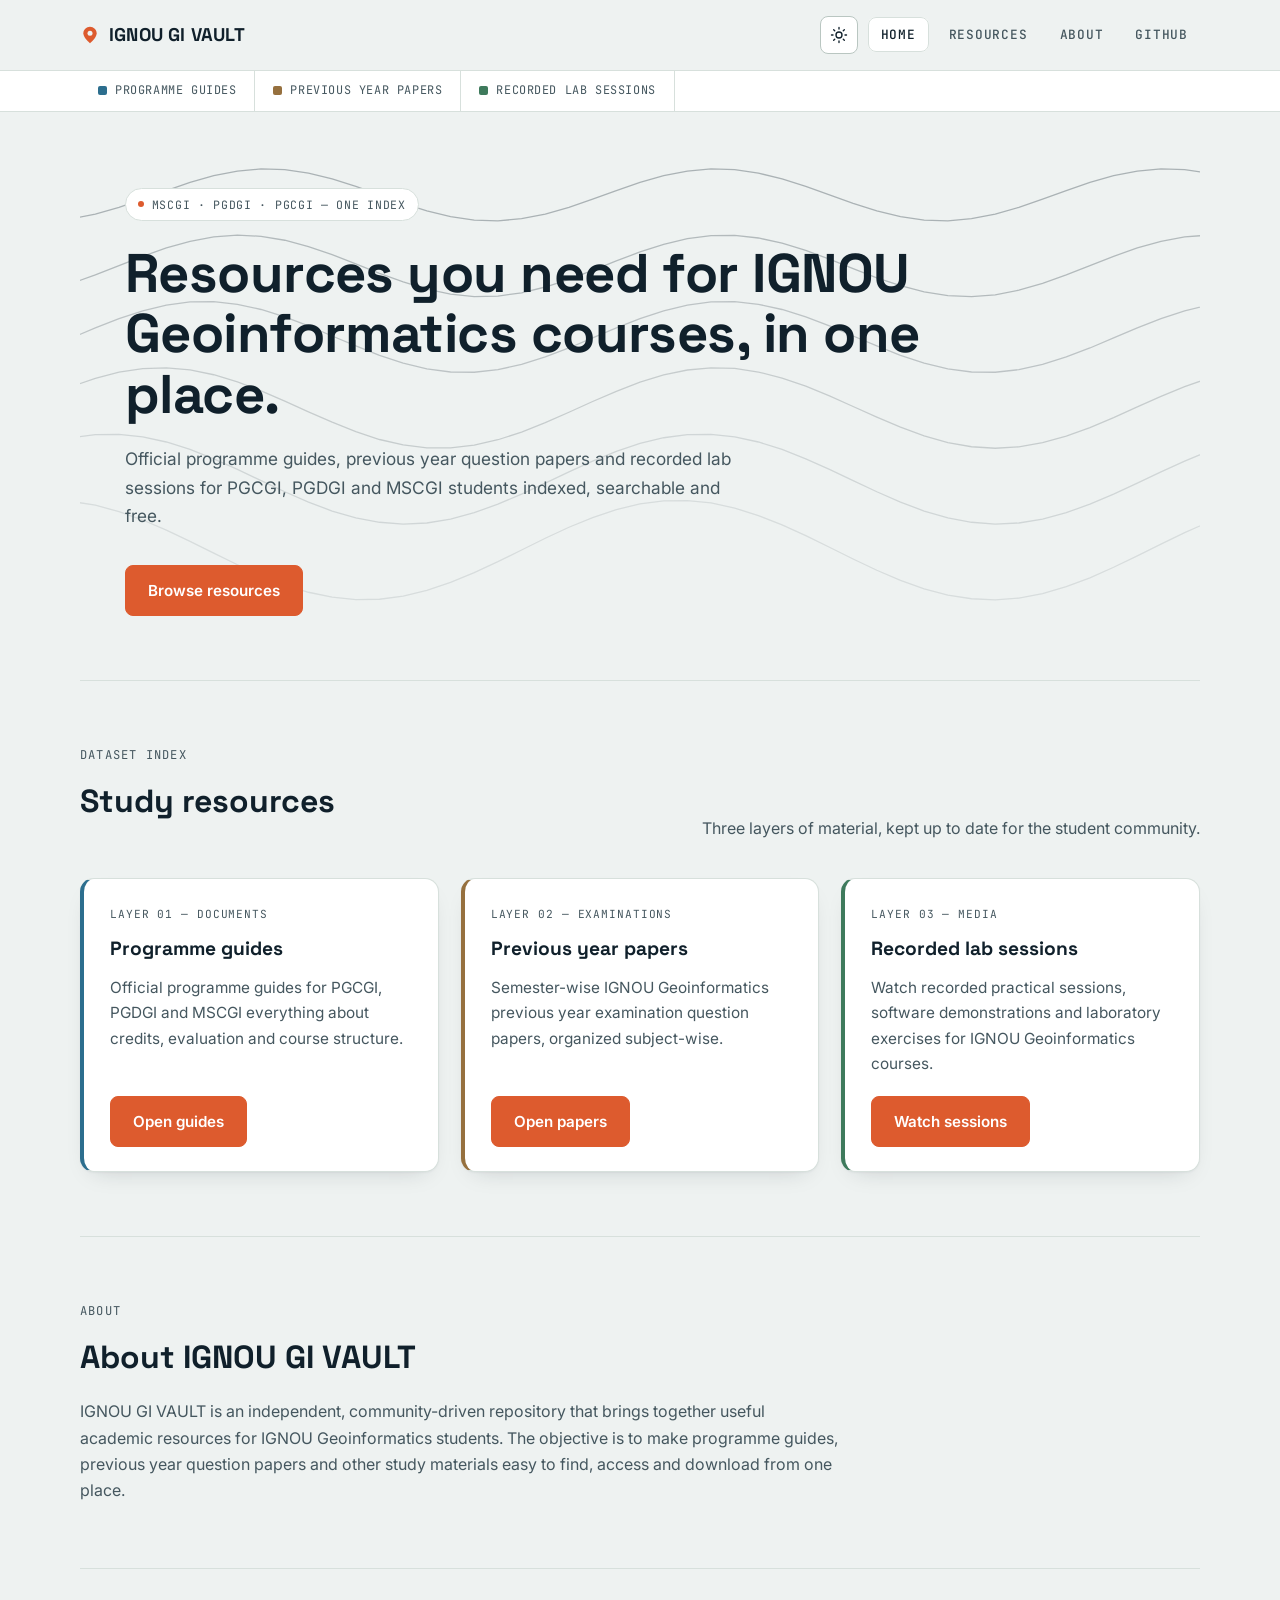
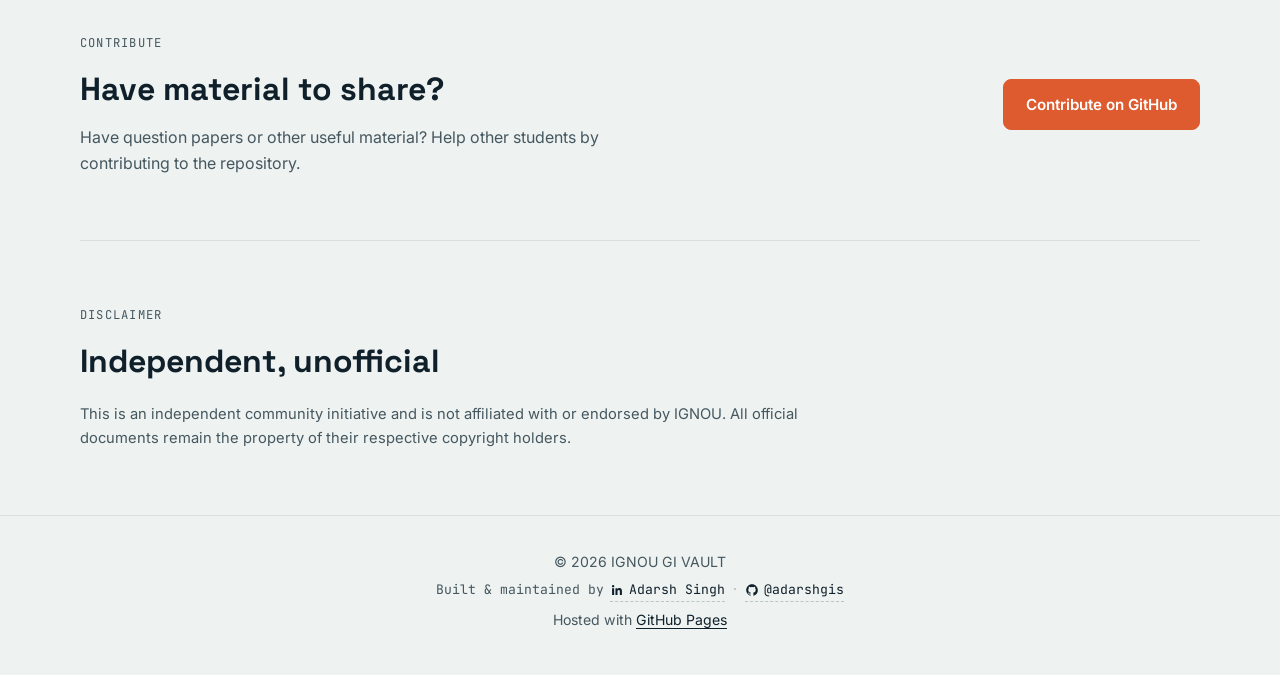
==== commit 08cbdf89: "Remove unnecessary punctuation in HTML text" ====
--- a/index.html
+++ b/index.html
@@ -81,7 +81,7 @@
 <div class="hero-inner">
 <span class="coord-badge"><span class="dot"></span>MSCGI · PGDGI · PGCGI — ONE INDEX</span>
 <h1>Resources you need for IGNOU Geoinformatics courses, in one place.</h1>
-<p>Official programme guides, previous year question papers and recorded lab sessions for PGCGI, PGDGI and MSCGI students — indexed, searchable and free.</p>
+<p>Official programme guides, previous year question papers and recorded lab sessions for PGCGI, PGDGI and MSCGI students indexed, searchable and free.</p>
 <a href="#resources" class="button">Browse resources</a>
 </div>
 </section>
@@ -92,7 +92,7 @@
 <span class="eyebrow">Dataset index</span>
 <h2>Study resources</h2>
 </div>
-<p class="section-description">Three layers of material, kept up to date by the student community.</p>
+<p class="section-description">Three layers of material, kept up to date for the student community.</p>
 </div>
 
 <div class="card-container">
@@ -100,7 +100,7 @@
 <div class="card" data-layer="guides">
 <span class="card-label">Layer 01 — Documents</span>
 <h3> Programme guides</h3>
-<p>Official programme guides for PGCGI, PGDGI and MSCGI — everything about credits, evaluation and course structure.</p>
+<p>Official programme guides for PGCGI, PGDGI and MSCGI everything about credits, evaluation and course structure.</p>
 <div class="card-actions">
 <a href="programme-guides.html" class="button">Open guides</a>
 </div>
--- a/style.css
+++ b/style.css
@@ -651,7 +651,7 @@
   bottom:10px; left:10px;
   display:flex; align-items:center; gap:6px;
   background:rgba(255,255,255,.92);
-  color:var(--ink);
+  color:#10202B;              /* ← changed from var(--ink) */
   font-family:var(--font-mono);
   font-size:.72rem;
   padding:5px 10px;
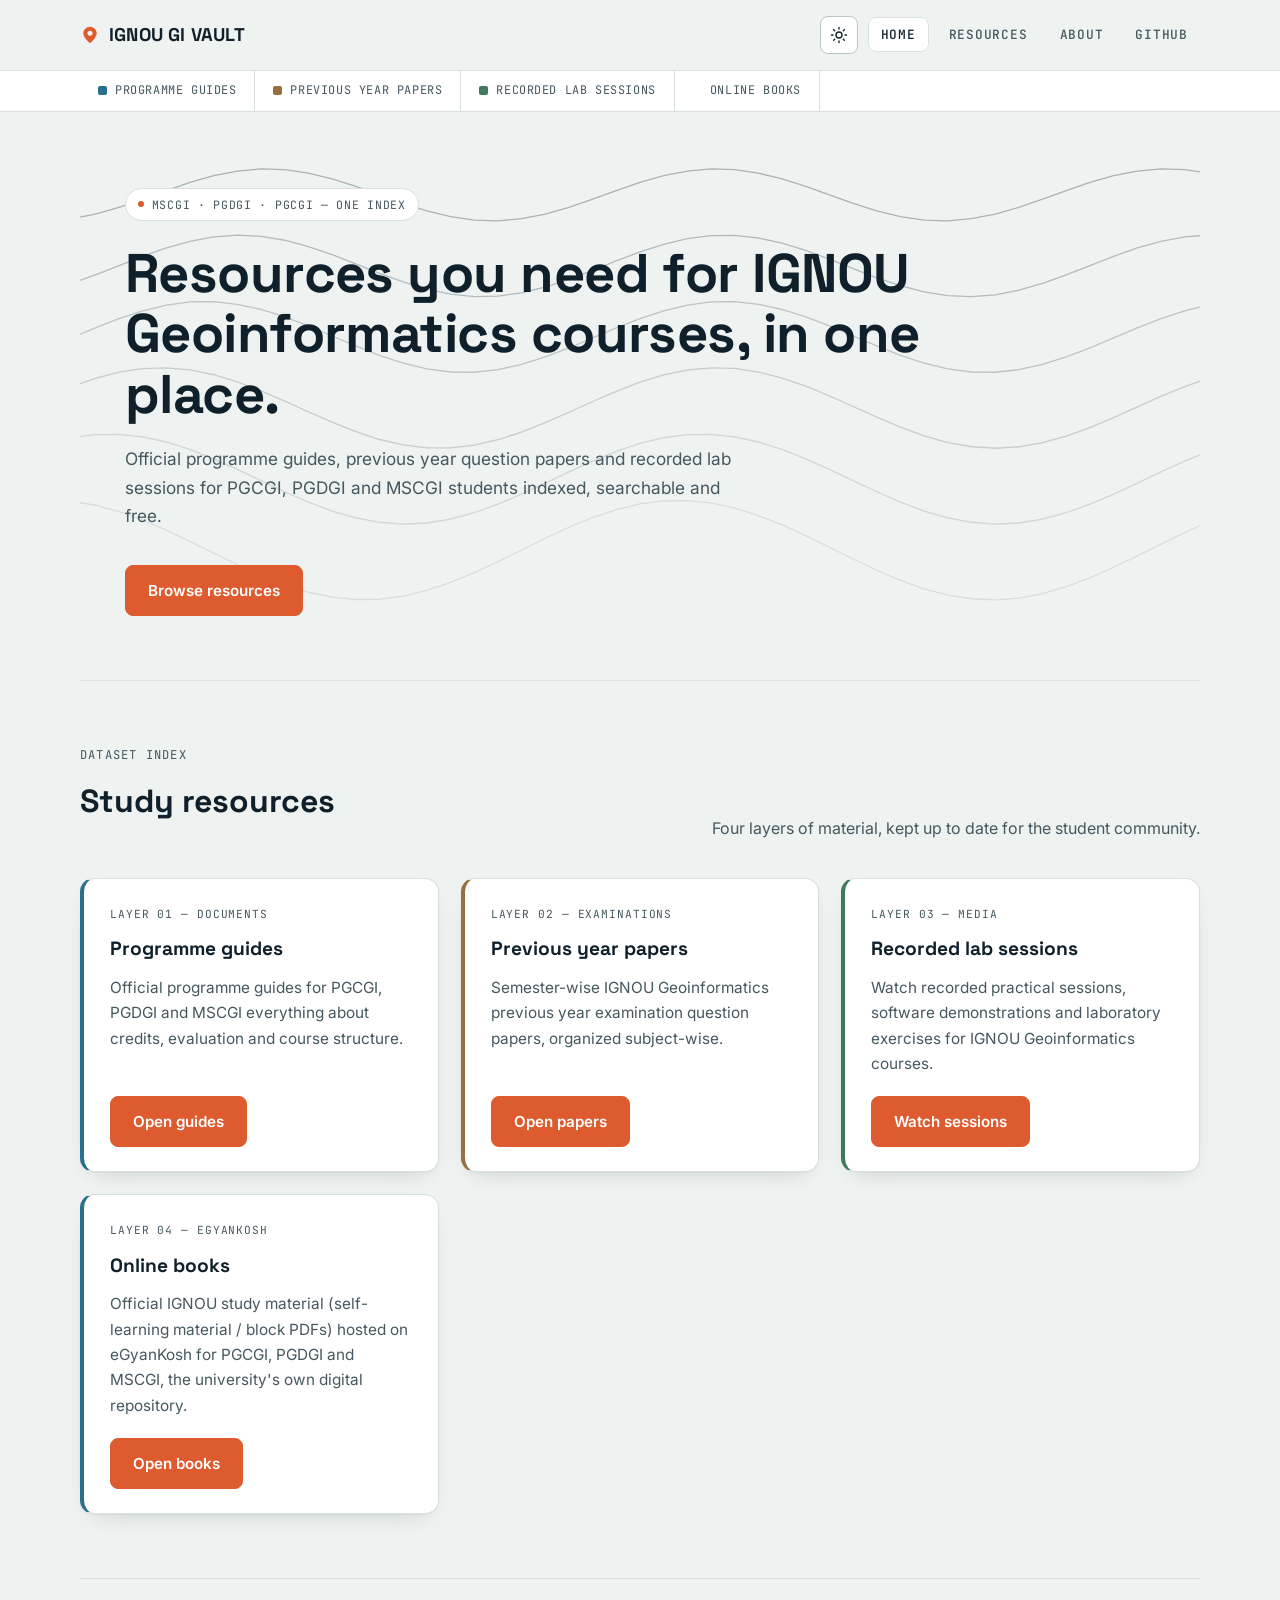
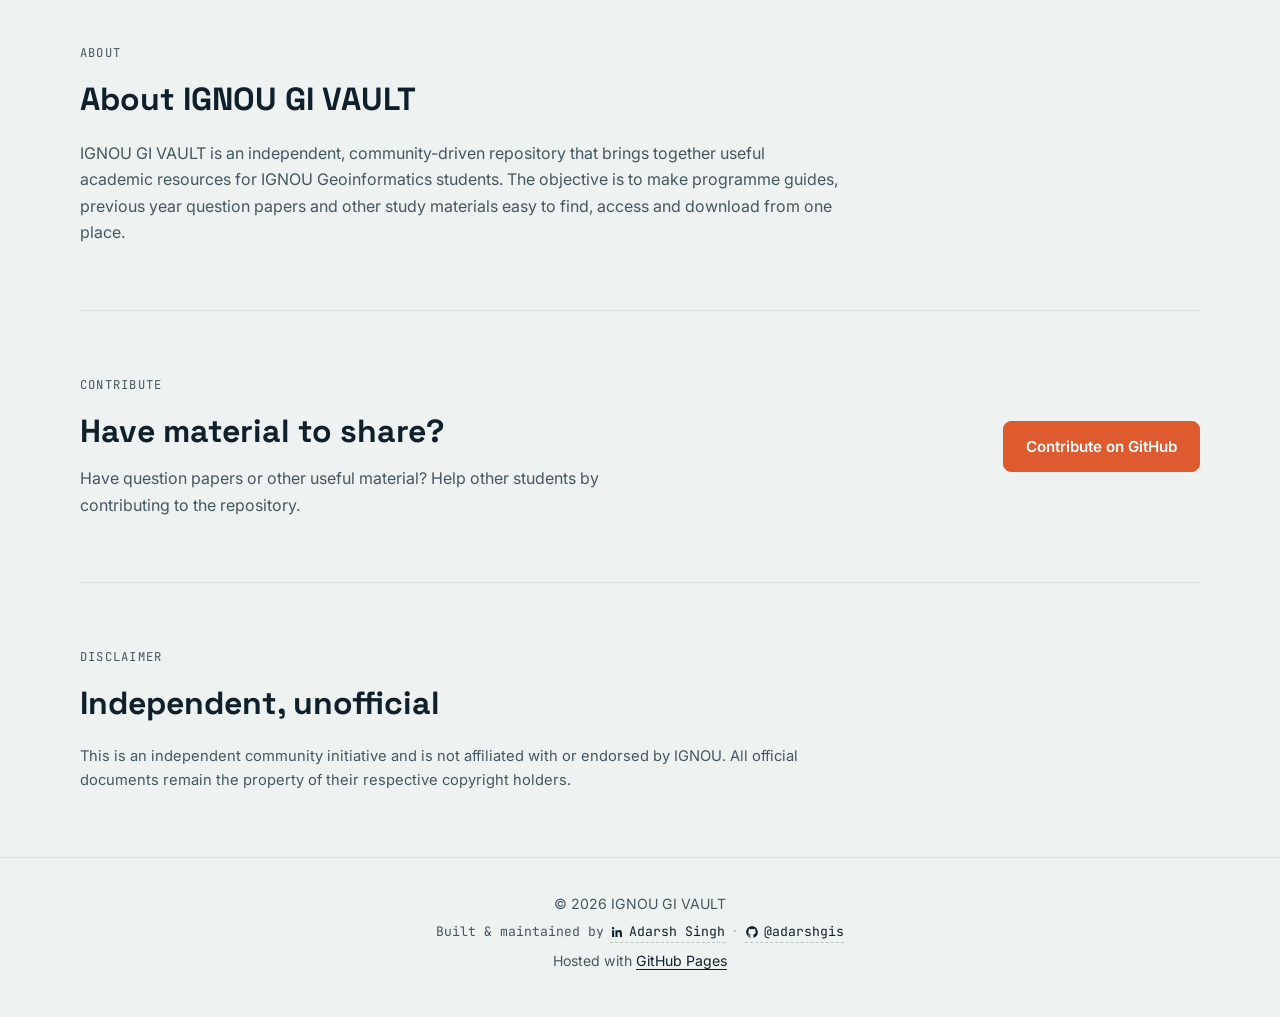
==== commit 118067d0: "Add online books section and update description Updated the section description and added a new card" ====
--- a/index.html
+++ b/index.html
@@ -64,6 +64,7 @@
 <li><a href="programme-guides.html"><span class="swatch" style="background:var(--layer-guides)"></span>Programme guides</a></li>
 <li><a href="pyq.html"><span class="swatch" style="background:var(--layer-papers)"></span>Previous year papers</a></li>
 <li><a href="recorded-sessions.html"><span class="swatch" style="background:var(--layer-sessions)"></span>Recorded lab sessions</a></li>
+<li><a href="online-books.html"><span class="swatch" style="background:var(--layer-books)"></span>Online books</a></li>
 </ul>
 </div>
 
@@ -92,7 +93,7 @@
 <span class="eyebrow">Dataset index</span>
 <h2>Study resources</h2>
 </div>
-<p class="section-description">Three layers of material, kept up to date for the student community.</p>
+<p class="section-description">Four layers of material, kept up to date for the student community.</p>
 </div>
 
 <div class="card-container">
@@ -121,6 +122,15 @@
 <p>Watch recorded practical sessions, software demonstrations and laboratory exercises for IGNOU Geoinformatics courses.</p>
 <div class="card-actions">
 <a href="recorded-sessions.html" class="button">Watch sessions</a>
+</div>
+</div>
+
+<div class="card" data-layer="books">
+<span class="card-label">Layer 04 — eGyanKosh</span>
+<h3> Online books</h3>
+<p>Official IGNOU study material (self-learning material / block PDFs) hosted on eGyanKosh for PGCGI, PGDGI and MSCGI, the university's own digital repository.</p>
+<div class="card-actions">
+<a href="online-books.html" class="button">Open books</a>
 </div>
 </div>
 
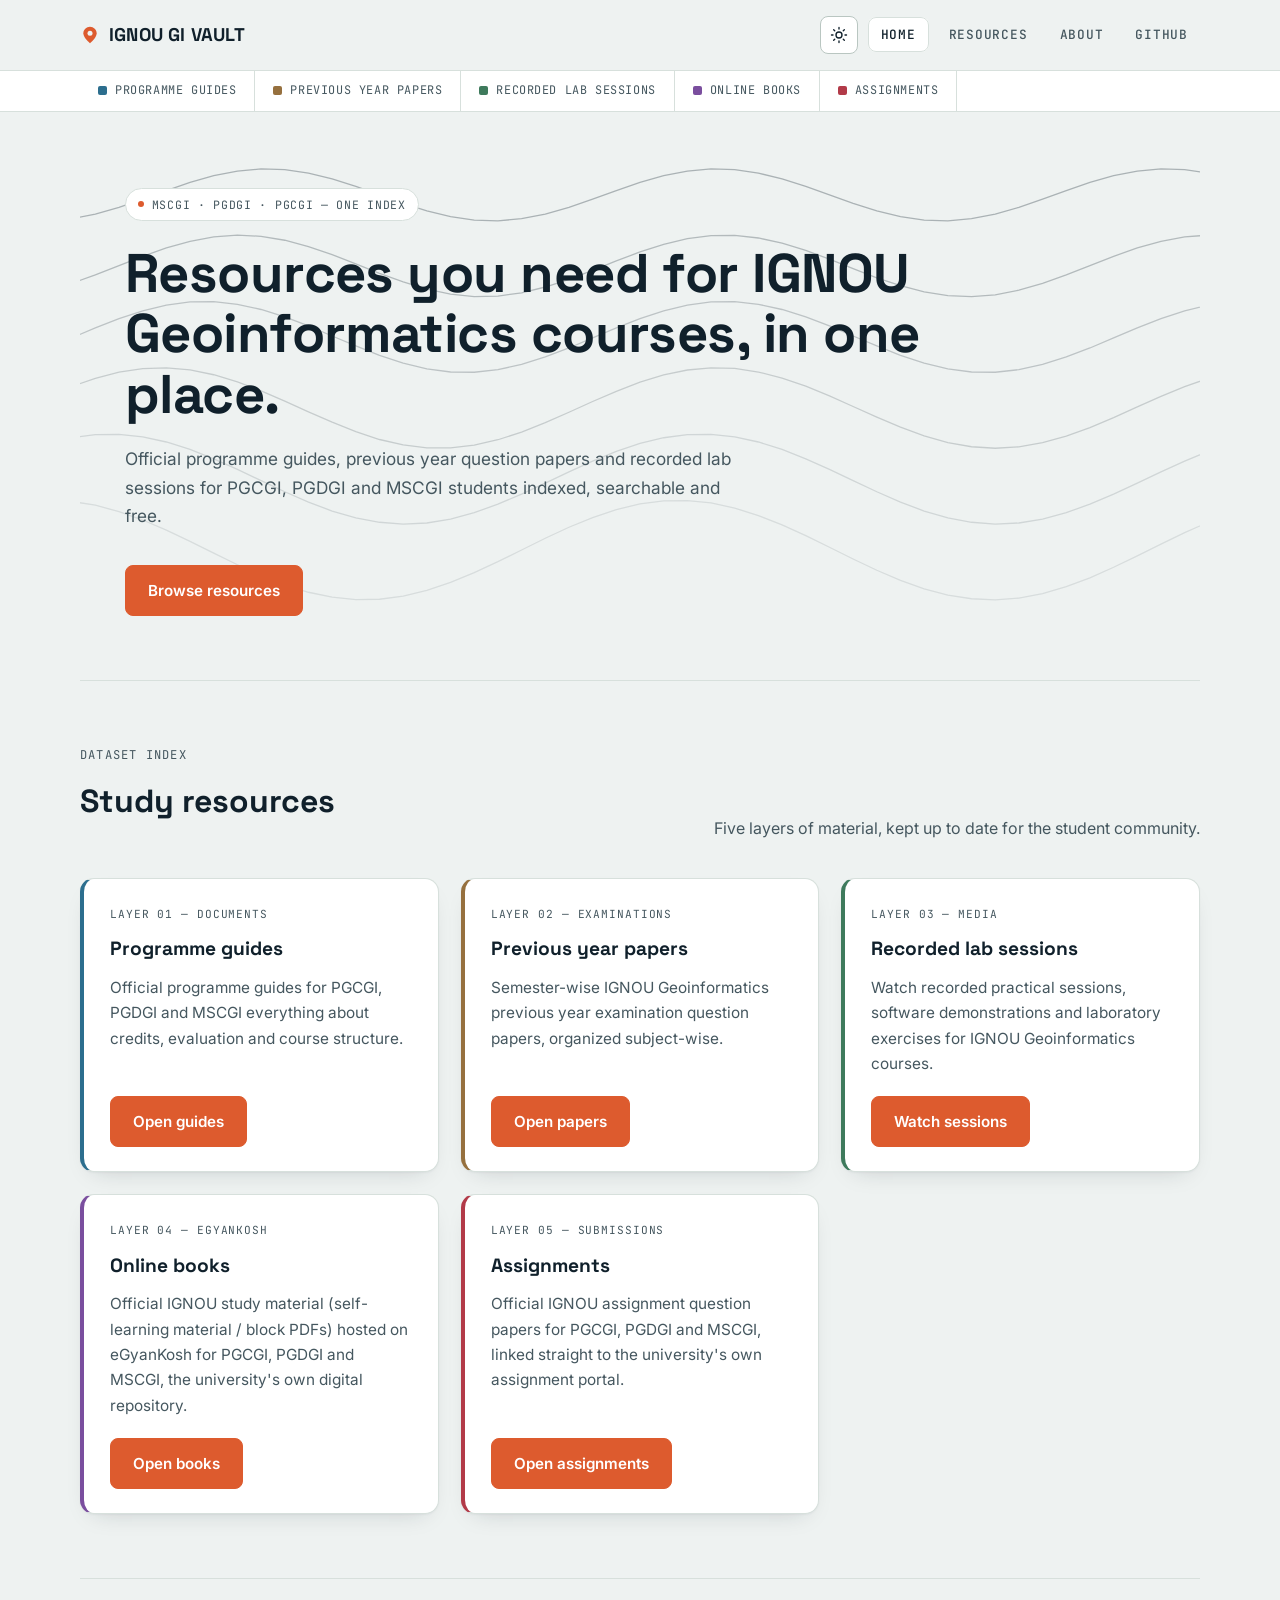
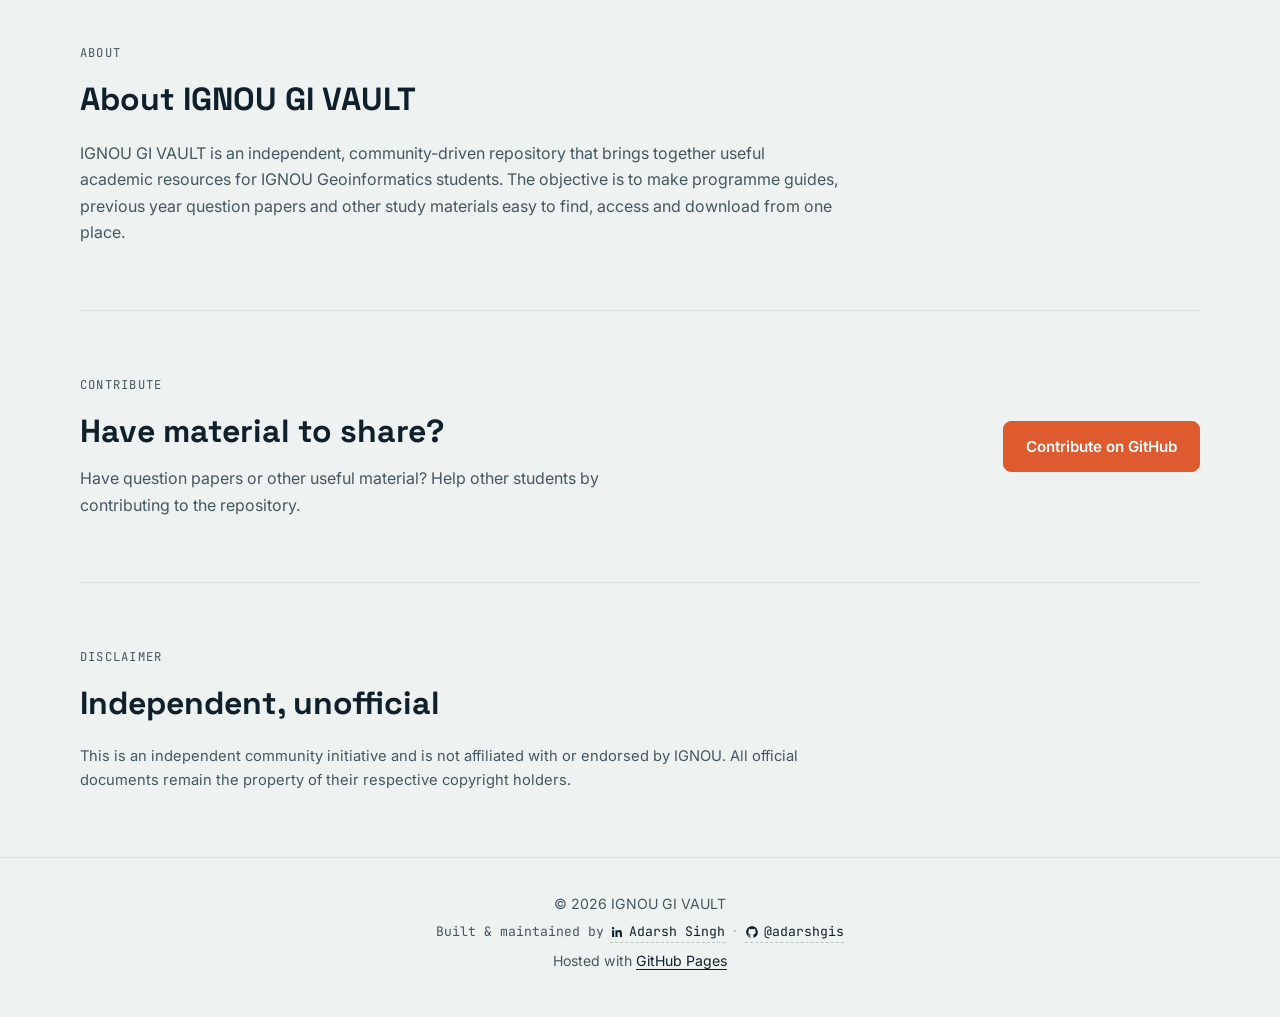
==== commit 7e843827: "Add assignments section to index.html Added a new section for assignments with details and a link." ====
--- a/index.html
+++ b/index.html
@@ -65,6 +65,7 @@
 <li><a href="pyq.html"><span class="swatch" style="background:var(--layer-papers)"></span>Previous year papers</a></li>
 <li><a href="recorded-sessions.html"><span class="swatch" style="background:var(--layer-sessions)"></span>Recorded lab sessions</a></li>
 <li><a href="online-books.html"><span class="swatch" style="background:var(--layer-books)"></span>Online books</a></li>
+<li><a href="assignments.html"><span class="swatch" style="background:var(--layer-assignments)"></span>Assignments</a></li>
 </ul>
 </div>
 
@@ -93,7 +94,7 @@
 <span class="eyebrow">Dataset index</span>
 <h2>Study resources</h2>
 </div>
-<p class="section-description">Four layers of material, kept up to date for the student community.</p>
+<p class="section-description">Five layers of material, kept up to date for the student community.</p>
 </div>
 
 <div class="card-container">
@@ -134,6 +135,15 @@
 </div>
 </div>
 
+<div class="card" data-layer="assignments">
+<span class="card-label">Layer 05 — Submissions</span>
+<h3> Assignments</h3>
+<p>Official IGNOU assignment question papers for PGCGI, PGDGI and MSCGI, linked straight to the university's own assignment portal.</p>
+<div class="card-actions">
+<a href="assignments.html" class="button">Open assignments</a>
+</div>
+</div>
+
 </div>
 </section>
 
--- a/style.css
+++ b/style.css
@@ -20,6 +20,8 @@
   --layer-guides:  #2C6E8E;  /* documents */
   --layer-papers:  #96703E;  /* contour brown — exams */
   --layer-sessions:#3E7A5C;  /* field green — media */
+  --layer-books:   #7A4E9E;  /* survey violet — online books */
+  --layer-assignments:#B23A48; /* survey-flag red — assignments */
 
   --radius-sm: 8px;
   --radius-md: 14px;
@@ -50,6 +52,8 @@
   --layer-guides:  #5B9BC2;
   --layer-papers:  #C79A5D;
   --layer-sessions:#5FAE84;
+  --layer-books:   #A582C9;
+  --layer-assignments:#D9707C;
 
   --shadow-card: 0 1px 2px rgba(0,0,0,.3), 0 10px 24px -14px rgba(0,0,0,.5);
   --shadow-card-hover: 0 1px 2px rgba(0,0,0,.35), 0 20px 36px -16px rgba(0,0,0,.55);
@@ -431,6 +435,8 @@
 
 .card[data-layer="papers"]{ border-left-color:var(--layer-papers); }
 .card[data-layer="sessions"]{ border-left-color:var(--layer-sessions); }
+.card[data-layer="books"]{ border-left-color:var(--layer-books); }
+.card[data-layer="assignments"]{ border-left-color:var(--layer-assignments); }
 
 .card-label{
   font-family:var(--font-mono);
@@ -672,6 +678,10 @@
   border-radius:999px;
   margin-bottom:14px;
   width:fit-content;
+}
+.card[data-layer="books"] .file-tag{
+  color:var(--layer-books);
+  background:rgba(122,78,158,.08);
 }
 
 /* ===================== responsive ===================== */
